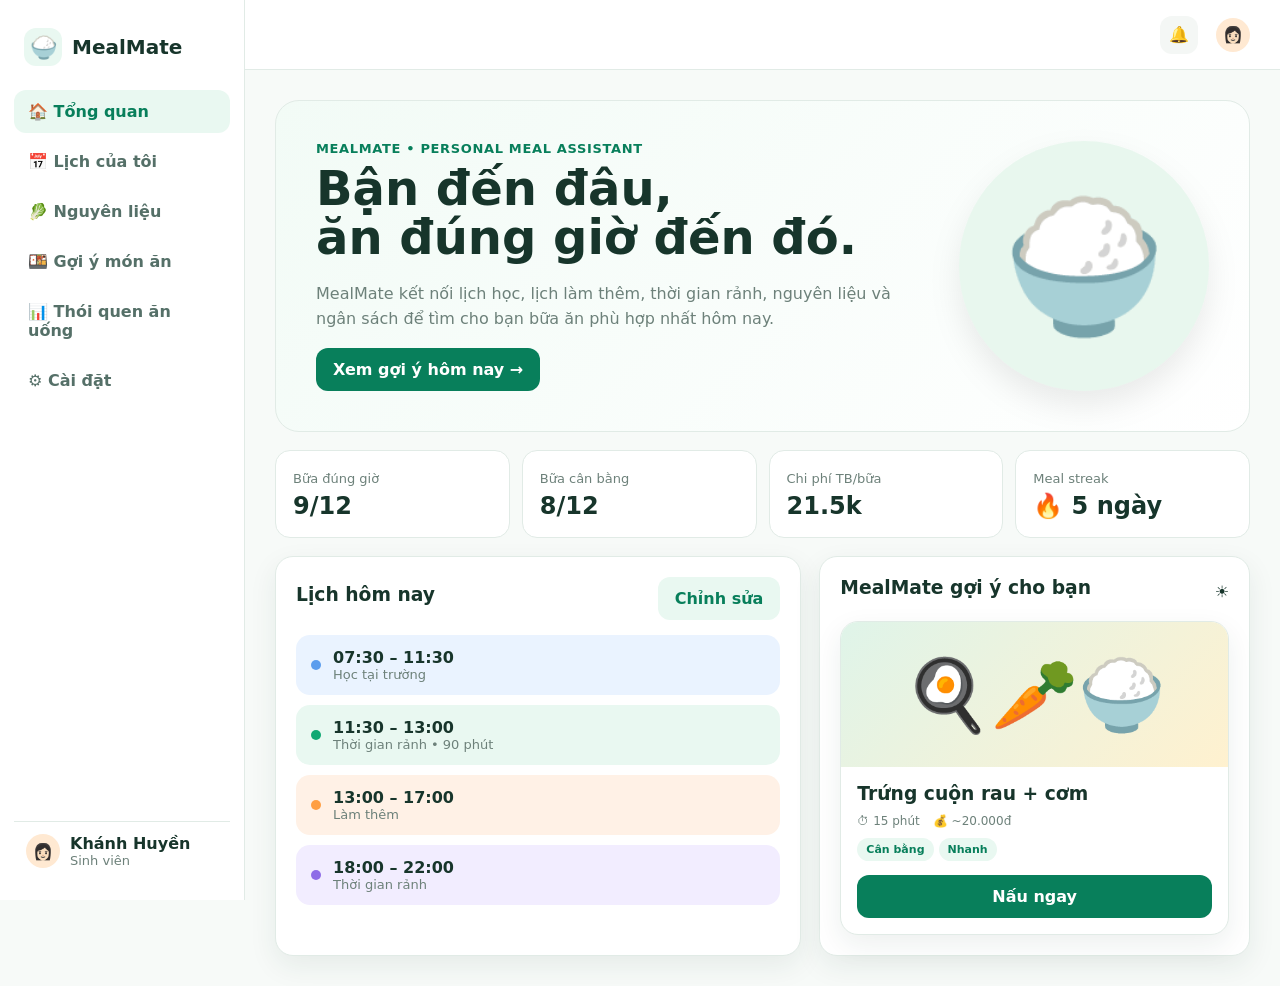
==== index.html @ 7fa18a63 "Add files via upload" ====
<!DOCTYPE html>
<html lang="vi">
<head>
<meta charset="UTF-8">
<meta name="viewport" content="width=device-width, initial-scale=1.0">
<title>MealMate — Bận đến đâu, ăn đúng giờ đến đó</title>
<style>
:root{
  --green:#087f5b; --green2:#10a873; --mint:#e9f8f1; --bg:#f7faf8;
  --text:#17352b; --muted:#6d817a; --border:#e1ebe6; --white:#fff;
  --yellow:#fff5d9; --orange:#ff9f43; --blue:#eaf3ff; --purple:#f2edff;
  --shadow:0 10px 28px rgba(20,70,55,.08);
}
*{box-sizing:border-box} body{margin:0;font-family:Inter,ui-sans-serif,system-ui,-apple-system,Segoe UI,Roboto,Arial,sans-serif;background:var(--bg);color:var(--text)}
button,input,select{font:inherit} button{cursor:pointer}
.app{min-height:100vh;display:flex}.sidebar{width:245px;background:#fff;border-right:1px solid var(--border);padding:20px 14px;position:fixed;inset:0 auto 0 0;z-index:10}
.brand{display:flex;align-items:center;gap:10px;font-weight:800;font-size:20px;padding:8px 10px 24px}.brand-icon{width:38px;height:38px;border-radius:12px;background:var(--mint);display:grid;place-items:center;font-size:22px}
.nav{display:grid;gap:7px}.nav button{border:0;background:transparent;text-align:left;padding:12px 14px;border-radius:12px;color:#557068;font-weight:650}.nav button:hover,.nav button.active{background:var(--mint);color:var(--green)}
.sidebar-bottom{position:absolute;bottom:20px;left:14px;right:14px}.mini-user{display:flex;gap:10px;align-items:center;padding:12px;border-top:1px solid var(--border)}.avatar{width:34px;height:34px;border-radius:50%;background:#ffe9d2;display:grid;place-items:center}
.main{margin-left:245px;width:calc(100% - 245px)}.topbar{height:70px;background:#fff;border-bottom:1px solid var(--border);display:flex;align-items:center;justify-content:flex-end;padding:0 30px;gap:18px}.icon-btn{border:0;background:#f4f7f5;width:38px;height:38px;border-radius:12px}.page{display:none;padding:30px;max-width:1250px;margin:auto}.page.active{display:block}.eyebrow{color:var(--green);font-weight:800;font-size:13px;text-transform:uppercase;letter-spacing:.05em}.title{font-size:30px;margin:5px 0 8px}.sub{color:var(--muted);margin-top:0}.grid{display:grid;gap:18px}.grid-2{grid-template-columns:1.1fr .9fr}.grid-3{grid-template-columns:repeat(3,1fr)}.card{background:#fff;border:1px solid var(--border);border-radius:18px;padding:20px;box-shadow:var(--shadow)}.card h3{margin:0 0 8px}.hero{background:linear-gradient(135deg,#f2fbf6,#fff);border:1px solid var(--border);border-radius:24px;padding:40px;display:flex;justify-content:space-between;align-items:center;overflow:hidden}.hero h1{font-size:48px;line-height:1.03;max-width:650px;margin:8px 0 18px}.hero p{color:var(--muted);max-width:620px;font-size:16px;line-height:1.6}.mascot{font-size:130px;filter:drop-shadow(0 15px 15px rgba(0,0,0,.08));background:#e8f7ee;border-radius:50%;width:250px;height:250px;display:grid;place-items:center}.btn{border:0;border-radius:12px;padding:12px 17px;font-weight:750}.btn-primary{background:var(--green);color:#fff}.btn-light{background:var(--mint);color:var(--green)}.btn-outline{background:#fff;border:1px solid var(--border);color:var(--text)}.stats{display:grid;grid-template-columns:repeat(4,1fr);gap:12px;margin-top:18px}.stat{background:#fff;border:1px solid var(--border);border-radius:15px;padding:17px}.stat b{display:block;font-size:24px;margin-top:5px}.muted{color:var(--muted);font-size:13px}.schedule{display:grid;gap:10px}.event{padding:13px 15px;border-radius:14px;display:flex;gap:12px;align-items:center}.event .dot{width:10px;height:10px;border-radius:50%}.event.blue{background:var(--blue)}.event.green{background:#e9f8f1}.event.orange{background:#fff1e6}.event.purple{background:var(--purple)}.meal{overflow:hidden;padding:0}.meal-img{height:145px;background:linear-gradient(135deg,#dff4e9,#fff1cf);display:grid;place-items:center;font-size:70px}.meal-body{padding:16px}.tag{display:inline-block;background:var(--mint);color:var(--green);padding:5px 9px;border-radius:999px;font-size:11px;font-weight:750;margin-right:5px}.meal-meta{display:flex;gap:13px;color:var(--muted);font-size:12px;margin:10px 0}.section-head{display:flex;justify-content:space-between;align-items:center;margin-bottom:15px}.ingredient-list{display:grid;grid-template-columns:repeat(2,1fr);gap:10px}.ingredient{border:1px solid var(--border);padding:11px;border-radius:12px;display:flex;justify-content:space-between;align-items:center}.ingredient.selected{background:var(--mint);border-color:#bfe9d8}.check{color:var(--green);font-weight:900}.filters{display:flex;gap:9px;flex-wrap:wrap;margin:15px 0}.filter{border:1px solid var(--border);background:#fff;border-radius:999px;padding:8px 13px}.filter.active{background:var(--green);color:#fff;border-color:var(--green)}.recipe{display:grid;grid-template-columns:1.05fr .95fr;gap:22px}.recipe-photo{min-height:390px;border-radius:20px;background:linear-gradient(135deg,#e0f4e9,#fff1d5);display:grid;place-items:center;font-size:150px}.recipe-side ul{line-height:2;color:#536a62;padding-left:20px}.reminder{display:flex;justify-content:space-between;gap:20px;align-items:center;background:linear-gradient(135deg,#fff8e6,#fff);border:1px solid #f2e4bd;border-radius:18px;padding:24px}.chart{height:190px;display:flex;align-items:flex-end;gap:13px;padding:20px 8px 5px}.bar-wrap{flex:1;text-align:center;color:var(--muted);font-size:11px}.bar{height:var(--h);background:#bde6d4;border-radius:8px 8px 2px 2px;max-width:32px;margin:auto}.bar:nth-child(1){background:#dcefe8}.profile-grid{display:grid;grid-template-columns:1fr 1fr;gap:18px}.price{border:2px solid var(--green);background:#f1fbf6}.price .price-num{font-size:34px;font-weight:850}.input{width:100%;border:1px solid var(--border);border-radius:12px;padding:12px;background:#fff;outline:none}.input:focus{border-color:var(--green)}.form-row{display:grid;grid-template-columns:1fr 1fr;gap:12px;margin:12px 0}.toast{position:fixed;right:25px;bottom:25px;background:#17352b;color:#fff;padding:13px 17px;border-radius:12px;display:none;z-index:50}.modal{position:fixed;inset:0;background:rgba(15,40,30,.35);display:none;place-items:center;z-index:40}.modal.show{display:grid}.modal-box{width:min(520px,92vw);background:#fff;border-radius:20px;padding:25px;box-shadow:0 30px 70px rgba(0,0,0,.2)}.close{float:right;border:0;background:#f2f5f3;border-radius:10px;width:34px;height:34px}
@media(max-width:900px){.sidebar{width:76px}.brand span,.nav button span,.sidebar-bottom{display:none}.nav button{text-align:center}.main{margin-left:76px;width:calc(100% - 76px)}.grid-2,.recipe,.profile-grid{grid-template-columns:1fr}.grid-3{grid-template-columns:1fr 1fr}.stats{grid-template-columns:1fr 1fr}.hero{padding:28px}.hero h1{font-size:36px}.mascot{width:170px;height:170px;font-size:90px}}
@media(max-width:600px){.page{padding:18px}.grid-3{grid-template-columns:1fr}.hero{display:block}.hero h1{font-size:32px}.mascot{margin:20px auto 0}.topbar{padding:0 15px}.ingredient-list{grid-template-columns:1fr}}
</style>
</head>
<body>
<div class="app">
<aside class="sidebar">
  <div class="brand"><div class="brand-icon">🍚</div><span>MealMate</span></div>
  <nav class="nav">
    <button class="active" data-page="dashboard">🏠 <span>Tổng quan</span></button>
    <button data-page="schedule">📅 <span>Lịch của tôi</span></button>
    <button data-page="ingredients">🥬 <span>Nguyên liệu</span></button>
    <button data-page="suggestions">🍱 <span>Gợi ý món ăn</span></button>
    <button data-page="tracking">📊 <span>Thói quen ăn uống</span></button>
    <button data-page="settings">⚙️ <span>Cài đặt</span></button>
  </nav>
  <div class="sidebar-bottom">
    <div class="mini-user"><div class="avatar">👩🏻</div><div><b>Khánh Huyền</b><div class="muted">Sinh viên</div></div></div>
  </div>
</aside>

<main class="main">
<header class="topbar">
  <button class="icon-btn" onclick="showToast('Bạn không có thông báo mới 🔔')">🔔</button>
  <div class="avatar">👩🏻</div>
</header>

<!-- DASHBOARD -->
<section id="dashboard" class="page active">
  <div class="hero">
    <div>
      <div class="eyebrow">MealMate • Personal Meal Assistant</div>
      <h1>Bận đến đâu,<br>ăn đúng giờ đến đó.</h1>
      <p>MealMate kết nối lịch học, lịch làm thêm, thời gian rảnh, nguyên liệu và ngân sách để tìm cho bạn bữa ăn phù hợp nhất hôm nay.</p>
      <button class="btn btn-primary" onclick="go('suggestions')">Xem gợi ý hôm nay →</button>
    </div>
    <div class="mascot">🍚</div>
  </div>

  <div class="stats">
    <div class="stat"><span class="muted">Bữa đúng giờ</span><b>9/12</b></div>
    <div class="stat"><span class="muted">Bữa cân bằng</span><b>8/12</b></div>
    <div class="stat"><span class="muted">Chi phí TB/bữa</span><b>21.5k</b></div>
    <div class="stat"><span class="muted">Meal streak</span><b>🔥 5 ngày</b></div>
  </div>

  <div class="grid grid-2" style="margin-top:18px">
    <div class="card">
      <div class="section-head"><h3>Lịch hôm nay</h3><button class="btn btn-light" onclick="go('schedule')">Chỉnh sửa</button></div>
      <div class="schedule">
        <div class="event blue"><span class="dot" style="background:#5c9ded"></span><div><b>07:30 – 11:30</b><div class="muted">Học tại trường</div></div></div>
        <div class="event green"><span class="dot" style="background:#10a873"></span><div><b>11:30 – 13:00</b><div class="muted">Thời gian rảnh • 90 phút</div></div></div>
        <div class="event orange"><span class="dot" style="background:#ff9f43"></span><div><b>13:00 – 17:00</b><div class="muted">Làm thêm</div></div></div>
        <div class="event purple"><span class="dot" style="background:#8e6ce7"></span><div><b>18:00 – 22:00</b><div class="muted">Thời gian rảnh</div></div></div>
      </div>
    </div>
    <div class="card">
      <div class="section-head"><h3>MealMate gợi ý cho bạn</h3><span>☀️</span></div>
      <div class="meal card">
        <div class="meal-img">🍳🥕🍚</div>
        <div class="meal-body">
          <h3>Trứng cuộn rau + cơm</h3>
          <div class="meal-meta"><span>⏱ 15 phút</span><span>💰 ~20.000đ</span></div>
          <span class="tag">Cân bằng</span><span class="tag">Nhanh</span>
          <button class="btn btn-primary" style="width:100%;margin-top:14px" onclick="openRecipe('Trứng cuộn rau + cơm')">Nấu ngay</button>
        </div>
      </div>
    </div>
  </div>
</section>

<!-- SCHEDULE -->
<section id="schedule" class="page">
  <div class="eyebrow">My Schedule</div><h1 class="title">Lịch của tôi</h1><p class="sub">MealMate dùng lịch của bạn để biết lúc nào nên gợi ý món nhanh.</p>
  <div class="grid grid-2">
    <div class="card">
      <div class="section-head"><h3>Thứ 2 • 21/09</h3><button class="btn btn-primary" onclick="addEvent()">+ Thêm lịch</button></div>
      <div class="schedule">
        <div class="event blue"><span class="dot" style="background:#5c9ded"></span><div><b>07:30 – 11:30</b><div class="muted">Học tại trường</div></div></div>
        <div class="event green"><span class="dot" style="background:#10a873"></span><div><b>11:30 – 13:00</b><div class="muted">Thời gian rảnh</div></div></div>
        <div class="event orange"><span class="dot" style="background:#ff9f43"></span><div><b>13:00 – 17:00</b><div class="muted">Làm thêm</div></div></div>
        <div class="event purple"><span class="dot" style="background:#8e6ce7"></span><div><b>18:00 – 22:00</b><div class="muted">Thời gian rảnh</div></div></div>
      </div>
    </div>
    <div class="card">
      <h3>Mức độ bận hôm nay</h3>
      <div style="font-size:38px;margin:18px 0">🔴</div>
      <h2>Very Busy</h2>
      <p class="sub">Bạn chỉ có khoảng <b>90 phút</b> cho bữa trưa. MealMate sẽ ưu tiên món ≤ 20 phút.</p>
      <button class="btn btn-light" onclick="go('suggestions')">Xem món phù hợp →</button>
    </div>
  </div>
</section>

<!-- INGREDIENTS -->
<section id="ingredients" class="page">
  <div class="eyebrow">My Ingredients</div><h1 class="title">Nguyên liệu của tôi</h1><p class="sub">Cho MealMate biết những gì đang có trong phòng trọ.</p>
  <div class="grid grid-2">
    <div class="card">
      <input id="ingredientSearch" class="input" placeholder="🔎 Tìm nguyên liệu..." oninput="filterIngredients()">
      <div style="margin-top:18px"><h3>Protein</h3><div class="ingredient-list" id="ingredientBox">
        <div class="ingredient selected" data-name="Trứng">🥚 Trứng <span class="check">✓</span></div>
        <div class="ingredient selected" data-name="Thịt gà">🍗 Thịt gà <span class="check">✓</span></div>
        <div class="ingredient" data-name="Đậu phụ">🥢 Đậu phụ <span></span></div>
        <div class="ingredient" data-name="Thịt bò">🥩 Thịt bò <span></span></div>
        <div class="ingredient selected" data-name="Cà rốt">🥕 Cà rốt <span class="check">✓</span></div>
        <div class="ingredient selected" data-name="Bắp cải">🥬 Bắp cải <span class="check">✓</span></div>
        <div class="ingredient" data-name="Rau muống">🥬 Rau muống <span></span></div>
        <div class="ingredient" data-name="Bông cải xanh">🥦 Bông cải xanh <span></span></div>
        <div class="ingredient selected" data-name="Gạo">🍚 Gạo <span class="check">✓</span></div>
        <div class="ingredient selected" data-name="Dầu ăn">🫗 Dầu ăn <span class="check">✓</span></div>
      </div></div>
      <button class="btn btn-primary" style="margin-top:18px" onclick="showToast('Đã cập nhật nguyên liệu ✓')">Lưu nguyên liệu</button>
    </div>
    <div class="card">
      <h3>Nguyên liệu hiện có</h3><p class="sub">6 loại</p>
      <div id="selectedList"></div>
      <button class="btn btn-light" style="margin-top:10px" onclick="go('suggestions')">Tìm món từ nguyên liệu này →</button>
    </div>
  </div>
</section>

<!-- SUGGESTIONS -->
<section id="suggestions" class="page">
  <div class="eyebrow">Personalized for you</div><h1 class="title">Gợi ý món ăn</h1><p class="sub">Dựa trên lịch hôm nay, nguyên liệu hiện có và ngân sách của bạn.</p>
  <div class="filters">
    <button class="filter active" onclick="setFilter(this)">20 phút</button>
    <button class="filter" onclick="setFilter(this)">10 phút</button>
    <button class="filter" onclick="setFilter(this)">30+ phút</button>
    <button class="filter active" onclick="setFilter(this)">Tất cả</button>
    <button class="filter" onclick="setFilter(this)">&lt; 20k</button>
    <button class="filter" onclick="setFilter(this)">20k–40k</button>
  </div>
  <div class="grid grid-3">
    <div class="meal card"><div class="meal-img">🍗🥕🍚</div><div class="meal-body"><h3>Cơm gà xào rau củ</h3><div class="meal-meta"><span>⏱ 20 phút</span><span>💰 25.000đ</span></div><span class="tag">Healthy</span><span class="tag">Đủ rau</span><button class="btn btn-primary" style="width:100%;margin-top:14px" onclick="openRecipe('Cơm gà xào rau củ')">Xem chi tiết</button></div></div>
    <div class="meal card"><div class="meal-img">🍳🥕🍚</div><div class="meal-body"><h3>Trứng cuộn rau + cơm</h3><div class="meal-meta"><span>⏱ 15 phút</span><span>💰 20.000đ</span></div><span class="tag">Cân bằng</span><span class="tag">Nhanh</span><button class="btn btn-primary" style="width:100%;margin-top:14px" onclick="openRecipe('Trứng cuộn rau + cơm')">Xem chi tiết</button></div></div>
    <div class="meal card"><div class="meal-img">🥬🍅🍖</div><div class="meal-body"><h3>Canh trứng cà chua + cơm</h3><div class="meal-meta"><span>⏱ 10 phút</span><span>💰 12.000đ</span></div><span class="tag">Thanh đạm</span><span class="tag">Nhanh</span><button class="btn btn-primary" style="width:100%;margin-top:14px" onclick="openRecipe('Canh trứng cà chua + cơm')">Xem chi tiết</button></div></div>
  </div>
</section>

<!-- TRACKING -->
<section id="tracking" class="page">
  <div class="eyebrow">My Eating</div><h1 class="title">Theo dõi thói quen ăn uống</h1><p class="sub">Theo dõi để cải thiện từng chút một, không áp lực.</p>
  <div class="stats">
    <div class="stat"><span class="muted">Bữa cân bằng</span><b>8/12</b></div>
    <div class="stat"><span class="muted">Ăn đúng giờ</span><b>9/12</b></div>
    <div class="stat"><span class="muted">Đồ ăn nhanh</span><b>3/12</b></div>
    <div class="stat"><span class="muted">Chi phí TB/bữa</span><b>21.500đ</b></div>
  </div>
  <div class="grid grid-2" style="margin-top:18px">
    <div class="card"><div class="section-head"><h3>Tuần này</h3><span class="muted">15/09 – 21/09</span></div><div class="chart">
      <div class="bar-wrap"><div class="bar" style="--h:75px"></div>T2</div><div class="bar-wrap"><div class="bar" style="--h:120px"></div>T3</div><div class="bar-wrap"><div class="bar" style="--h:95px"></div>T4</div><div class="bar-wrap"><div class="bar" style="--h:145px"></div>T5</div><div class="bar-wrap"><div class="bar" style="--h:115px"></div>T6</div><div class="bar-wrap"><div class="bar" style="--h:80px"></div>T7</div><div class="bar-wrap"><div class="bar" style="--h:130px"></div>CN</div>
    </div></div>
    <div class="card">
      <h3>🔥 Meal Streak</h3><div style="font-size:48px;margin:12px 0">5 ngày</div><p class="sub">Cố lên! Bạn đang tạo được thói quen ăn uống đều đặn.</p>
      <button class="btn btn-primary" onclick="showToast('Tuyệt vời! Hôm nay bạn đã ăn đúng giờ 🎉')">Check-in bữa hôm nay</button>
    </div>
  </div>
</section>

<!-- SETTINGS / BUSINESS -->
<section id="settings" class="page">
  <div class="eyebrow">Profile & MealMate Plus</div><h1 class="title">Cá nhân hóa</h1><p class="sub">Thiết lập ngân sách và ưu tiên để MealMate hiểu bạn hơn.</p>
  <div class="profile-grid">
    <div class="card">
      <h3>Thông tin của bạn</h3>
      <div class="form-row"><div><label class="muted">Tên</label><input class="input" value="Khánh Huyền"></div><div><label class="muted">Ngân sách/ngày</label><input class="input" value="70.000đ"></div></div>
      <h3 style="margin-top:20px">Ưu tiên</h3>
      <div class="filters"><button class="filter active">💰 Tiết kiệm</button><button class="filter active">⚡ Nhanh</button><button class="filter">🥗 Healthy</button><button class="filter">🍳 Dễ nấu</button></div>
      <button class="btn btn-primary" onclick="showToast('Đã lưu cài đặt ✓')">Lưu thay đổi</button>
    </div>
    <div class="card price">
      <div class="tag">MEALMATE PLUS</div><h2>Ăn uống thông minh hơn</h2><div class="price-num">19.000đ <small>/ tháng</small></div>
      <p class="sub">Mở khóa các tính năng nâng cao.</p>
      <ul style="line-height:2;color:#536a62"><li>Gợi ý món không giới hạn</li><li>Lên kế hoạch bữa ăn theo tuần</li><li>Danh sách mua sắm tự động</li><li>Theo dõi dinh dưỡng chi tiết</li><li>Trợ lý AI MealMate</li></ul>
      <button class="btn btn-primary" style="width:100%" onclick="showToast('Đây là prototype — chức năng thanh toán chưa kết nối.')">Nâng cấp ngay</button>
    </div>
  </div>
  <div class="card" style="margin-top:18px">
    <h3>💼 Mô hình duy trì MealMate</h3>
    <div class="grid grid-3" style="margin-top:15px">
      <div><b>Premium</b><p class="muted">19k/tháng cho tính năng nâng cao.</p></div>
      <div><b>Affiliate</b><p class="muted">Hoa hồng từ đơn mua nguyên liệu qua đối tác.</p></div>
      <div><b>Sponsored</b><p class="muted">Nội dung tài trợ từ thương hiệu thực phẩm, có gắn nhãn rõ ràng.</p></div>
    </div>
  </div>
</section>

</main>
</div>

<div class="modal" id="recipeModal"><div class="modal-box">
<button class="close" onclick="closeModal()">×</button><div class="eyebrow">MEALMATE RECIPE</div><h2 id="recipeTitle">Trứng cuộn rau + cơm</h2>
<div class="recipe" style="margin-top:18px"><div class="recipe-photo">🍳🥕</div><div class="recipe-side"><h3>Nguyên liệu</h3><ul><li>3 quả trứng</li><li>1 củ cà rốt</li><li>1 nắm cải bó xôi</li><li>2 bát cơm</li><li>1 thìa dầu ăn</li></ul><h3>Cách làm</h3><ol><li>Sơ chế và thái nhỏ rau.</li><li>Đánh trứng, cho rau vào.</li><li>Phi thơm, cho rau vào xào.</li><li>Đổ trứng, cuộn lại.</li><li>Dọn ra đĩa và ăn kèm cơm.</li></ol><button class="btn btn-primary" style="width:100%" onclick="closeModal();showToast('⏰ Đã đặt nhắc nhở chuẩn bị món!')">Bắt đầu nấu</button></div></div>
</div></div>
<div class="toast" id="toast"></div>

<script>
const pages=[...document.querySelectorAll('.page')];
function go(id){pages.forEach(p=>p.classList.toggle('active',p.id===id));document.querySelectorAll('.nav button').forEach(b=>b.classList.toggle('active',b.dataset.page===id));window.scrollTo({top:0,behavior:'smooth'});}
document.querySelectorAll('.nav button').forEach(b=>b.addEventListener('click',()=>go(b.dataset.page)));
function showToast(msg){const t=document.getElementById('toast');t.textContent=msg;t.style.display='block';clearTimeout(window.toastTimer);window.toastTimer=setTimeout(()=>t.style.display='none',2800)}
function openRecipe(name){document.getElementById('recipeTitle').textContent=name;document.getElementById('recipeModal').classList.add('show')}
function closeModal(){document.getElementById('recipeModal').classList.remove('show')}
function setFilter(el){el.parentElement.querySelectorAll('.filter').forEach(x=>x.classList.remove('active'));el.classList.add('active')}
function addEvent(){showToast('Prototype: mở form thêm lịch học/làm thêm')}
function filterIngredients(){const q=document.getElementById('ingredientSearch').value.toLowerCase();document.querySelectorAll('#ingredientBox .ingredient').forEach(x=>x.style.display=x.dataset.name.toLowerCase().includes(q)?'flex':'none')}
function refreshSelected(){const box=document.getElementById('selectedList');box.innerHTML='';document.querySelectorAll('#ingredientBox .ingredient.selected').forEach(x=>{const d=document.createElement('div');d.className='ingredient';d.innerHTML=x.textContent.replace('✓','')+'<span class="check">✓</span>';box.appendChild(d)})}
document.querySelectorAll('#ingredientBox .ingredient').forEach(x=>x.addEventListener('click',()=>{x.classList.toggle('selected');x.querySelector('.check').textContent=x.classList.contains('selected')?'✓':'';refreshSelected()}));
refreshSelected();
window.addEventListener('click',e=>{if(e.target===document.getElementById('recipeModal'))closeModal()});
</script>
</body>
</html>
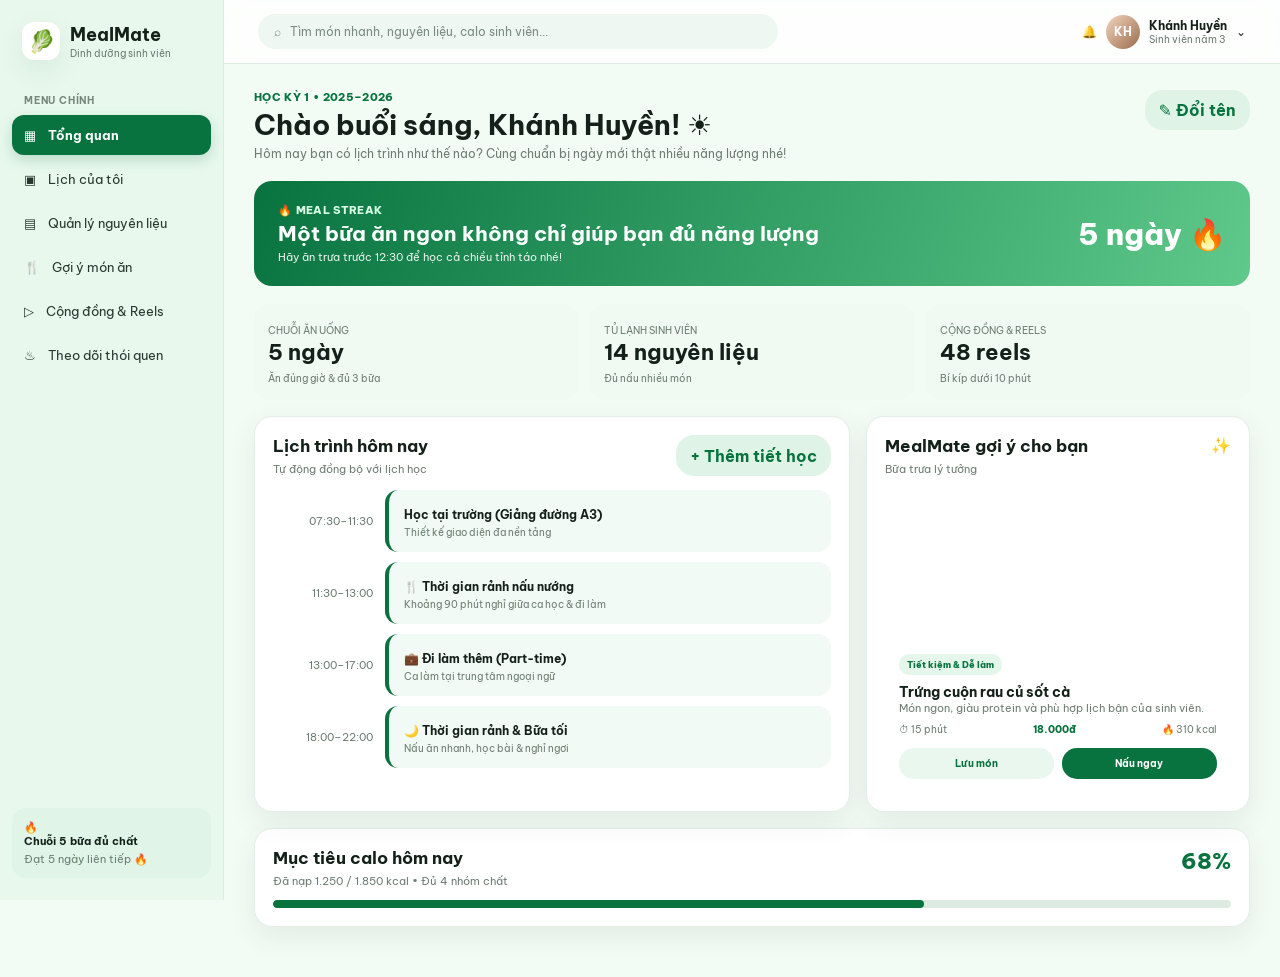
==== commit 6f4d24ab: "Add files via upload" ====
--- a/index.html
+++ b/index.html
@@ -1,234 +1,17 @@
 <!DOCTYPE html>
 <html lang="vi">
 <head>
-<meta charset="UTF-8">
-<meta name="viewport" content="width=device-width, initial-scale=1.0">
-<title>MealMate — Bận đến đâu, ăn đúng giờ đến đó</title>
-<style>
-:root{
-  --green:#087f5b; --green2:#10a873; --mint:#e9f8f1; --bg:#f7faf8;
-  --text:#17352b; --muted:#6d817a; --border:#e1ebe6; --white:#fff;
-  --yellow:#fff5d9; --orange:#ff9f43; --blue:#eaf3ff; --purple:#f2edff;
-  --shadow:0 10px 28px rgba(20,70,55,.08);
-}
-*{box-sizing:border-box} body{margin:0;font-family:Inter,ui-sans-serif,system-ui,-apple-system,Segoe UI,Roboto,Arial,sans-serif;background:var(--bg);color:var(--text)}
-button,input,select{font:inherit} button{cursor:pointer}
-.app{min-height:100vh;display:flex}.sidebar{width:245px;background:#fff;border-right:1px solid var(--border);padding:20px 14px;position:fixed;inset:0 auto 0 0;z-index:10}
-.brand{display:flex;align-items:center;gap:10px;font-weight:800;font-size:20px;padding:8px 10px 24px}.brand-icon{width:38px;height:38px;border-radius:12px;background:var(--mint);display:grid;place-items:center;font-size:22px}
-.nav{display:grid;gap:7px}.nav button{border:0;background:transparent;text-align:left;padding:12px 14px;border-radius:12px;color:#557068;font-weight:650}.nav button:hover,.nav button.active{background:var(--mint);color:var(--green)}
-.sidebar-bottom{position:absolute;bottom:20px;left:14px;right:14px}.mini-user{display:flex;gap:10px;align-items:center;padding:12px;border-top:1px solid var(--border)}.avatar{width:34px;height:34px;border-radius:50%;background:#ffe9d2;display:grid;place-items:center}
-.main{margin-left:245px;width:calc(100% - 245px)}.topbar{height:70px;background:#fff;border-bottom:1px solid var(--border);display:flex;align-items:center;justify-content:flex-end;padding:0 30px;gap:18px}.icon-btn{border:0;background:#f4f7f5;width:38px;height:38px;border-radius:12px}.page{display:none;padding:30px;max-width:1250px;margin:auto}.page.active{display:block}.eyebrow{color:var(--green);font-weight:800;font-size:13px;text-transform:uppercase;letter-spacing:.05em}.title{font-size:30px;margin:5px 0 8px}.sub{color:var(--muted);margin-top:0}.grid{display:grid;gap:18px}.grid-2{grid-template-columns:1.1fr .9fr}.grid-3{grid-template-columns:repeat(3,1fr)}.card{background:#fff;border:1px solid var(--border);border-radius:18px;padding:20px;box-shadow:var(--shadow)}.card h3{margin:0 0 8px}.hero{background:linear-gradient(135deg,#f2fbf6,#fff);border:1px solid var(--border);border-radius:24px;padding:40px;display:flex;justify-content:space-between;align-items:center;overflow:hidden}.hero h1{font-size:48px;line-height:1.03;max-width:650px;margin:8px 0 18px}.hero p{color:var(--muted);max-width:620px;font-size:16px;line-height:1.6}.mascot{font-size:130px;filter:drop-shadow(0 15px 15px rgba(0,0,0,.08));background:#e8f7ee;border-radius:50%;width:250px;height:250px;display:grid;place-items:center}.btn{border:0;border-radius:12px;padding:12px 17px;font-weight:750}.btn-primary{background:var(--green);color:#fff}.btn-light{background:var(--mint);color:var(--green)}.btn-outline{background:#fff;border:1px solid var(--border);color:var(--text)}.stats{display:grid;grid-template-columns:repeat(4,1fr);gap:12px;margin-top:18px}.stat{background:#fff;border:1px solid var(--border);border-radius:15px;padding:17px}.stat b{display:block;font-size:24px;margin-top:5px}.muted{color:var(--muted);font-size:13px}.schedule{display:grid;gap:10px}.event{padding:13px 15px;border-radius:14px;display:flex;gap:12px;align-items:center}.event .dot{width:10px;height:10px;border-radius:50%}.event.blue{background:var(--blue)}.event.green{background:#e9f8f1}.event.orange{background:#fff1e6}.event.purple{background:var(--purple)}.meal{overflow:hidden;padding:0}.meal-img{height:145px;background:linear-gradient(135deg,#dff4e9,#fff1cf);display:grid;place-items:center;font-size:70px}.meal-body{padding:16px}.tag{display:inline-block;background:var(--mint);color:var(--green);padding:5px 9px;border-radius:999px;font-size:11px;font-weight:750;margin-right:5px}.meal-meta{display:flex;gap:13px;color:var(--muted);font-size:12px;margin:10px 0}.section-head{display:flex;justify-content:space-between;align-items:center;margin-bottom:15px}.ingredient-list{display:grid;grid-template-columns:repeat(2,1fr);gap:10px}.ingredient{border:1px solid var(--border);padding:11px;border-radius:12px;display:flex;justify-content:space-between;align-items:center}.ingredient.selected{background:var(--mint);border-color:#bfe9d8}.check{color:var(--green);font-weight:900}.filters{display:flex;gap:9px;flex-wrap:wrap;margin:15px 0}.filter{border:1px solid var(--border);background:#fff;border-radius:999px;padding:8px 13px}.filter.active{background:var(--green);color:#fff;border-color:var(--green)}.recipe{display:grid;grid-template-columns:1.05fr .95fr;gap:22px}.recipe-photo{min-height:390px;border-radius:20px;background:linear-gradient(135deg,#e0f4e9,#fff1d5);display:grid;place-items:center;font-size:150px}.recipe-side ul{line-height:2;color:#536a62;padding-left:20px}.reminder{display:flex;justify-content:space-between;gap:20px;align-items:center;background:linear-gradient(135deg,#fff8e6,#fff);border:1px solid #f2e4bd;border-radius:18px;padding:24px}.chart{height:190px;display:flex;align-items:flex-end;gap:13px;padding:20px 8px 5px}.bar-wrap{flex:1;text-align:center;color:var(--muted);font-size:11px}.bar{height:var(--h);background:#bde6d4;border-radius:8px 8px 2px 2px;max-width:32px;margin:auto}.bar:nth-child(1){background:#dcefe8}.profile-grid{display:grid;grid-template-columns:1fr 1fr;gap:18px}.price{border:2px solid var(--green);background:#f1fbf6}.price .price-num{font-size:34px;font-weight:850}.input{width:100%;border:1px solid var(--border);border-radius:12px;padding:12px;background:#fff;outline:none}.input:focus{border-color:var(--green)}.form-row{display:grid;grid-template-columns:1fr 1fr;gap:12px;margin:12px 0}.toast{position:fixed;right:25px;bottom:25px;background:#17352b;color:#fff;padding:13px 17px;border-radius:12px;display:none;z-index:50}.modal{position:fixed;inset:0;background:rgba(15,40,30,.35);display:none;place-items:center;z-index:40}.modal.show{display:grid}.modal-box{width:min(520px,92vw);background:#fff;border-radius:20px;padding:25px;box-shadow:0 30px 70px rgba(0,0,0,.2)}.close{float:right;border:0;background:#f2f5f3;border-radius:10px;width:34px;height:34px}
-@media(max-width:900px){.sidebar{width:76px}.brand span,.nav button span,.sidebar-bottom{display:none}.nav button{text-align:center}.main{margin-left:76px;width:calc(100% - 76px)}.grid-2,.recipe,.profile-grid{grid-template-columns:1fr}.grid-3{grid-template-columns:1fr 1fr}.stats{grid-template-columns:1fr 1fr}.hero{padding:28px}.hero h1{font-size:36px}.mascot{width:170px;height:170px;font-size:90px}}
-@media(max-width:600px){.page{padding:18px}.grid-3{grid-template-columns:1fr}.hero{display:block}.hero h1{font-size:32px}.mascot{margin:20px auto 0}.topbar{padding:0 15px}.ingredient-list{grid-template-columns:1fr}}
-</style>
+  <meta charset="UTF-8" />
+  <meta name="viewport" content="width=device-width, initial-scale=1.0" />
+  <meta name="theme-color" content="#0a6b3c" />
+  <title>MealMate — Dinh dưỡng sinh viên</title>
+  <link rel="preconnect" href="https://fonts.googleapis.com">
+  <link rel="preconnect" href="https://fonts.gstatic.com" crossorigin>
+  <link href="https://fonts.googleapis.com/css2?family=Be+Vietnam+Pro:wght@400;500;600;700;800&display=swap" rel="stylesheet">
+  <link rel="stylesheet" href="style.css" />
 </head>
 <body>
-<div class="app">
-<aside class="sidebar">
-  <div class="brand"><div class="brand-icon">🍚</div><span>MealMate</span></div>
-  <nav class="nav">
-    <button class="active" data-page="dashboard">🏠 <span>Tổng quan</span></button>
-    <button data-page="schedule">📅 <span>Lịch của tôi</span></button>
-    <button data-page="ingredients">🥬 <span>Nguyên liệu</span></button>
-    <button data-page="suggestions">🍱 <span>Gợi ý món ăn</span></button>
-    <button data-page="tracking">📊 <span>Thói quen ăn uống</span></button>
-    <button data-page="settings">⚙️ <span>Cài đặt</span></button>
-  </nav>
-  <div class="sidebar-bottom">
-    <div class="mini-user"><div class="avatar">👩🏻</div><div><b>Khánh Huyền</b><div class="muted">Sinh viên</div></div></div>
-  </div>
-</aside>
-
-<main class="main">
-<header class="topbar">
-  <button class="icon-btn" onclick="showToast('Bạn không có thông báo mới 🔔')">🔔</button>
-  <div class="avatar">👩🏻</div>
-</header>
-
-<!-- DASHBOARD -->
-<section id="dashboard" class="page active">
-  <div class="hero">
-    <div>
-      <div class="eyebrow">MealMate • Personal Meal Assistant</div>
-      <h1>Bận đến đâu,<br>ăn đúng giờ đến đó.</h1>
-      <p>MealMate kết nối lịch học, lịch làm thêm, thời gian rảnh, nguyên liệu và ngân sách để tìm cho bạn bữa ăn phù hợp nhất hôm nay.</p>
-      <button class="btn btn-primary" onclick="go('suggestions')">Xem gợi ý hôm nay →</button>
-    </div>
-    <div class="mascot">🍚</div>
-  </div>
-
-  <div class="stats">
-    <div class="stat"><span class="muted">Bữa đúng giờ</span><b>9/12</b></div>
-    <div class="stat"><span class="muted">Bữa cân bằng</span><b>8/12</b></div>
-    <div class="stat"><span class="muted">Chi phí TB/bữa</span><b>21.5k</b></div>
-    <div class="stat"><span class="muted">Meal streak</span><b>🔥 5 ngày</b></div>
-  </div>
-
-  <div class="grid grid-2" style="margin-top:18px">
-    <div class="card">
-      <div class="section-head"><h3>Lịch hôm nay</h3><button class="btn btn-light" onclick="go('schedule')">Chỉnh sửa</button></div>
-      <div class="schedule">
-        <div class="event blue"><span class="dot" style="background:#5c9ded"></span><div><b>07:30 – 11:30</b><div class="muted">Học tại trường</div></div></div>
-        <div class="event green"><span class="dot" style="background:#10a873"></span><div><b>11:30 – 13:00</b><div class="muted">Thời gian rảnh • 90 phút</div></div></div>
-        <div class="event orange"><span class="dot" style="background:#ff9f43"></span><div><b>13:00 – 17:00</b><div class="muted">Làm thêm</div></div></div>
-        <div class="event purple"><span class="dot" style="background:#8e6ce7"></span><div><b>18:00 – 22:00</b><div class="muted">Thời gian rảnh</div></div></div>
-      </div>
-    </div>
-    <div class="card">
-      <div class="section-head"><h3>MealMate gợi ý cho bạn</h3><span>☀️</span></div>
-      <div class="meal card">
-        <div class="meal-img">🍳🥕🍚</div>
-        <div class="meal-body">
-          <h3>Trứng cuộn rau + cơm</h3>
-          <div class="meal-meta"><span>⏱ 15 phút</span><span>💰 ~20.000đ</span></div>
-          <span class="tag">Cân bằng</span><span class="tag">Nhanh</span>
-          <button class="btn btn-primary" style="width:100%;margin-top:14px" onclick="openRecipe('Trứng cuộn rau + cơm')">Nấu ngay</button>
-        </div>
-      </div>
-    </div>
-  </div>
-</section>
-
-<!-- SCHEDULE -->
-<section id="schedule" class="page">
-  <div class="eyebrow">My Schedule</div><h1 class="title">Lịch của tôi</h1><p class="sub">MealMate dùng lịch của bạn để biết lúc nào nên gợi ý món nhanh.</p>
-  <div class="grid grid-2">
-    <div class="card">
-      <div class="section-head"><h3>Thứ 2 • 21/09</h3><button class="btn btn-primary" onclick="addEvent()">+ Thêm lịch</button></div>
-      <div class="schedule">
-        <div class="event blue"><span class="dot" style="background:#5c9ded"></span><div><b>07:30 – 11:30</b><div class="muted">Học tại trường</div></div></div>
-        <div class="event green"><span class="dot" style="background:#10a873"></span><div><b>11:30 – 13:00</b><div class="muted">Thời gian rảnh</div></div></div>
-        <div class="event orange"><span class="dot" style="background:#ff9f43"></span><div><b>13:00 – 17:00</b><div class="muted">Làm thêm</div></div></div>
-        <div class="event purple"><span class="dot" style="background:#8e6ce7"></span><div><b>18:00 – 22:00</b><div class="muted">Thời gian rảnh</div></div></div>
-      </div>
-    </div>
-    <div class="card">
-      <h3>Mức độ bận hôm nay</h3>
-      <div style="font-size:38px;margin:18px 0">🔴</div>
-      <h2>Very Busy</h2>
-      <p class="sub">Bạn chỉ có khoảng <b>90 phút</b> cho bữa trưa. MealMate sẽ ưu tiên món ≤ 20 phút.</p>
-      <button class="btn btn-light" onclick="go('suggestions')">Xem món phù hợp →</button>
-    </div>
-  </div>
-</section>
-
-<!-- INGREDIENTS -->
-<section id="ingredients" class="page">
-  <div class="eyebrow">My Ingredients</div><h1 class="title">Nguyên liệu của tôi</h1><p class="sub">Cho MealMate biết những gì đang có trong phòng trọ.</p>
-  <div class="grid grid-2">
-    <div class="card">
-      <input id="ingredientSearch" class="input" placeholder="🔎 Tìm nguyên liệu..." oninput="filterIngredients()">
-      <div style="margin-top:18px"><h3>Protein</h3><div class="ingredient-list" id="ingredientBox">
-        <div class="ingredient selected" data-name="Trứng">🥚 Trứng <span class="check">✓</span></div>
-        <div class="ingredient selected" data-name="Thịt gà">🍗 Thịt gà <span class="check">✓</span></div>
-        <div class="ingredient" data-name="Đậu phụ">🥢 Đậu phụ <span></span></div>
-        <div class="ingredient" data-name="Thịt bò">🥩 Thịt bò <span></span></div>
-        <div class="ingredient selected" data-name="Cà rốt">🥕 Cà rốt <span class="check">✓</span></div>
-        <div class="ingredient selected" data-name="Bắp cải">🥬 Bắp cải <span class="check">✓</span></div>
-        <div class="ingredient" data-name="Rau muống">🥬 Rau muống <span></span></div>
-        <div class="ingredient" data-name="Bông cải xanh">🥦 Bông cải xanh <span></span></div>
-        <div class="ingredient selected" data-name="Gạo">🍚 Gạo <span class="check">✓</span></div>
-        <div class="ingredient selected" data-name="Dầu ăn">🫗 Dầu ăn <span class="check">✓</span></div>
-      </div></div>
-      <button class="btn btn-primary" style="margin-top:18px" onclick="showToast('Đã cập nhật nguyên liệu ✓')">Lưu nguyên liệu</button>
-    </div>
-    <div class="card">
-      <h3>Nguyên liệu hiện có</h3><p class="sub">6 loại</p>
-      <div id="selectedList"></div>
-      <button class="btn btn-light" style="margin-top:10px" onclick="go('suggestions')">Tìm món từ nguyên liệu này →</button>
-    </div>
-  </div>
-</section>
-
-<!-- SUGGESTIONS -->
-<section id="suggestions" class="page">
-  <div class="eyebrow">Personalized for you</div><h1 class="title">Gợi ý món ăn</h1><p class="sub">Dựa trên lịch hôm nay, nguyên liệu hiện có và ngân sách của bạn.</p>
-  <div class="filters">
-    <button class="filter active" onclick="setFilter(this)">20 phút</button>
-    <button class="filter" onclick="setFilter(this)">10 phút</button>
-    <button class="filter" onclick="setFilter(this)">30+ phút</button>
-    <button class="filter active" onclick="setFilter(this)">Tất cả</button>
-    <button class="filter" onclick="setFilter(this)">&lt; 20k</button>
-    <button class="filter" onclick="setFilter(this)">20k–40k</button>
-  </div>
-  <div class="grid grid-3">
-    <div class="meal card"><div class="meal-img">🍗🥕🍚</div><div class="meal-body"><h3>Cơm gà xào rau củ</h3><div class="meal-meta"><span>⏱ 20 phút</span><span>💰 25.000đ</span></div><span class="tag">Healthy</span><span class="tag">Đủ rau</span><button class="btn btn-primary" style="width:100%;margin-top:14px" onclick="openRecipe('Cơm gà xào rau củ')">Xem chi tiết</button></div></div>
-    <div class="meal card"><div class="meal-img">🍳🥕🍚</div><div class="meal-body"><h3>Trứng cuộn rau + cơm</h3><div class="meal-meta"><span>⏱ 15 phút</span><span>💰 20.000đ</span></div><span class="tag">Cân bằng</span><span class="tag">Nhanh</span><button class="btn btn-primary" style="width:100%;margin-top:14px" onclick="openRecipe('Trứng cuộn rau + cơm')">Xem chi tiết</button></div></div>
-    <div class="meal card"><div class="meal-img">🥬🍅🍖</div><div class="meal-body"><h3>Canh trứng cà chua + cơm</h3><div class="meal-meta"><span>⏱ 10 phút</span><span>💰 12.000đ</span></div><span class="tag">Thanh đạm</span><span class="tag">Nhanh</span><button class="btn btn-primary" style="width:100%;margin-top:14px" onclick="openRecipe('Canh trứng cà chua + cơm')">Xem chi tiết</button></div></div>
-  </div>
-</section>
-
-<!-- TRACKING -->
-<section id="tracking" class="page">
-  <div class="eyebrow">My Eating</div><h1 class="title">Theo dõi thói quen ăn uống</h1><p class="sub">Theo dõi để cải thiện từng chút một, không áp lực.</p>
-  <div class="stats">
-    <div class="stat"><span class="muted">Bữa cân bằng</span><b>8/12</b></div>
-    <div class="stat"><span class="muted">Ăn đúng giờ</span><b>9/12</b></div>
-    <div class="stat"><span class="muted">Đồ ăn nhanh</span><b>3/12</b></div>
-    <div class="stat"><span class="muted">Chi phí TB/bữa</span><b>21.500đ</b></div>
-  </div>
-  <div class="grid grid-2" style="margin-top:18px">
-    <div class="card"><div class="section-head"><h3>Tuần này</h3><span class="muted">15/09 – 21/09</span></div><div class="chart">
-      <div class="bar-wrap"><div class="bar" style="--h:75px"></div>T2</div><div class="bar-wrap"><div class="bar" style="--h:120px"></div>T3</div><div class="bar-wrap"><div class="bar" style="--h:95px"></div>T4</div><div class="bar-wrap"><div class="bar" style="--h:145px"></div>T5</div><div class="bar-wrap"><div class="bar" style="--h:115px"></div>T6</div><div class="bar-wrap"><div class="bar" style="--h:80px"></div>T7</div><div class="bar-wrap"><div class="bar" style="--h:130px"></div>CN</div>
-    </div></div>
-    <div class="card">
-      <h3>🔥 Meal Streak</h3><div style="font-size:48px;margin:12px 0">5 ngày</div><p class="sub">Cố lên! Bạn đang tạo được thói quen ăn uống đều đặn.</p>
-      <button class="btn btn-primary" onclick="showToast('Tuyệt vời! Hôm nay bạn đã ăn đúng giờ 🎉')">Check-in bữa hôm nay</button>
-    </div>
-  </div>
-</section>
-
-<!-- SETTINGS / BUSINESS -->
-<section id="settings" class="page">
-  <div class="eyebrow">Profile & MealMate Plus</div><h1 class="title">Cá nhân hóa</h1><p class="sub">Thiết lập ngân sách và ưu tiên để MealMate hiểu bạn hơn.</p>
-  <div class="profile-grid">
-    <div class="card">
-      <h3>Thông tin của bạn</h3>
-      <div class="form-row"><div><label class="muted">Tên</label><input class="input" value="Khánh Huyền"></div><div><label class="muted">Ngân sách/ngày</label><input class="input" value="70.000đ"></div></div>
-      <h3 style="margin-top:20px">Ưu tiên</h3>
-      <div class="filters"><button class="filter active">💰 Tiết kiệm</button><button class="filter active">⚡ Nhanh</button><button class="filter">🥗 Healthy</button><button class="filter">🍳 Dễ nấu</button></div>
-      <button class="btn btn-primary" onclick="showToast('Đã lưu cài đặt ✓')">Lưu thay đổi</button>
-    </div>
-    <div class="card price">
-      <div class="tag">MEALMATE PLUS</div><h2>Ăn uống thông minh hơn</h2><div class="price-num">19.000đ <small>/ tháng</small></div>
-      <p class="sub">Mở khóa các tính năng nâng cao.</p>
-      <ul style="line-height:2;color:#536a62"><li>Gợi ý món không giới hạn</li><li>Lên kế hoạch bữa ăn theo tuần</li><li>Danh sách mua sắm tự động</li><li>Theo dõi dinh dưỡng chi tiết</li><li>Trợ lý AI MealMate</li></ul>
-      <button class="btn btn-primary" style="width:100%" onclick="showToast('Đây là prototype — chức năng thanh toán chưa kết nối.')">Nâng cấp ngay</button>
-    </div>
-  </div>
-  <div class="card" style="margin-top:18px">
-    <h3>💼 Mô hình duy trì MealMate</h3>
-    <div class="grid grid-3" style="margin-top:15px">
-      <div><b>Premium</b><p class="muted">19k/tháng cho tính năng nâng cao.</p></div>
-      <div><b>Affiliate</b><p class="muted">Hoa hồng từ đơn mua nguyên liệu qua đối tác.</p></div>
-      <div><b>Sponsored</b><p class="muted">Nội dung tài trợ từ thương hiệu thực phẩm, có gắn nhãn rõ ràng.</p></div>
-    </div>
-  </div>
-</section>
-
-</main>
-</div>
-
-<div class="modal" id="recipeModal"><div class="modal-box">
-<button class="close" onclick="closeModal()">×</button><div class="eyebrow">MEALMATE RECIPE</div><h2 id="recipeTitle">Trứng cuộn rau + cơm</h2>
-<div class="recipe" style="margin-top:18px"><div class="recipe-photo">🍳🥕</div><div class="recipe-side"><h3>Nguyên liệu</h3><ul><li>3 quả trứng</li><li>1 củ cà rốt</li><li>1 nắm cải bó xôi</li><li>2 bát cơm</li><li>1 thìa dầu ăn</li></ul><h3>Cách làm</h3><ol><li>Sơ chế và thái nhỏ rau.</li><li>Đánh trứng, cho rau vào.</li><li>Phi thơm, cho rau vào xào.</li><li>Đổ trứng, cuộn lại.</li><li>Dọn ra đĩa và ăn kèm cơm.</li></ol><button class="btn btn-primary" style="width:100%" onclick="closeModal();showToast('⏰ Đã đặt nhắc nhở chuẩn bị món!')">Bắt đầu nấu</button></div></div>
-</div></div>
-<div class="toast" id="toast"></div>
-
-<script>
-const pages=[...document.querySelectorAll('.page')];
-function go(id){pages.forEach(p=>p.classList.toggle('active',p.id===id));document.querySelectorAll('.nav button').forEach(b=>b.classList.toggle('active',b.dataset.page===id));window.scrollTo({top:0,behavior:'smooth'});}
-document.querySelectorAll('.nav button').forEach(b=>b.addEventListener('click',()=>go(b.dataset.page)));
-function showToast(msg){const t=document.getElementById('toast');t.textContent=msg;t.style.display='block';clearTimeout(window.toastTimer);window.toastTimer=setTimeout(()=>t.style.display='none',2800)}
-function openRecipe(name){document.getElementById('recipeTitle').textContent=name;document.getElementById('recipeModal').classList.add('show')}
-function closeModal(){document.getElementById('recipeModal').classList.remove('show')}
-function setFilter(el){el.parentElement.querySelectorAll('.filter').forEach(x=>x.classList.remove('active'));el.classList.add('active')}
-function addEvent(){showToast('Prototype: mở form thêm lịch học/làm thêm')}
-function filterIngredients(){const q=document.getElementById('ingredientSearch').value.toLowerCase();document.querySelectorAll('#ingredientBox .ingredient').forEach(x=>x.style.display=x.dataset.name.toLowerCase().includes(q)?'flex':'none')}
-function refreshSelected(){const box=document.getElementById('selectedList');box.innerHTML='';document.querySelectorAll('#ingredientBox .ingredient.selected').forEach(x=>{const d=document.createElement('div');d.className='ingredient';d.innerHTML=x.textContent.replace('✓','')+'<span class="check">✓</span>';box.appendChild(d)})}
-document.querySelectorAll('#ingredientBox .ingredient').forEach(x=>x.addEventListener('click',()=>{x.classList.toggle('selected');x.querySelector('.check').textContent=x.classList.contains('selected')?'✓':'';refreshSelected()}));
-refreshSelected();
-window.addEventListener('click',e=>{if(e.target===document.getElementById('recipeModal'))closeModal()});
-</script>
+  <div id="app"></div>
+  <script src="script.js"></script>
 </body>
 </html>
--- a/style.css
+++ b/style.css
@@ -0,0 +1,25 @@
+:root{
+  --green:#08733f;--green-2:#0a8a4d;--green-3:#dff4e7;--mint:#effbf3;
+  --bg:#f3fbf5;--card:#fff;--text:#14211a;--muted:#6d7d73;--line:#dcece1;
+  --orange:#f59e0b;--red:#ef4444;--purple:#8b5cf6;--shadow:0 10px 28px rgba(20,70,40,.08);
+}
+*{box-sizing:border-box}html,body{margin:0;min-height:100%;font-family:"Be Vietnam Pro",system-ui,sans-serif;color:var(--text);background:var(--bg)}
+button,input,select{font:inherit}button{cursor:pointer;border:0}
+.app{display:flex;min-height:100vh}.sidebar{position:fixed;left:0;top:0;bottom:0;width:224px;background:#e8f8ed;border-right:1px solid #d7eee0;padding:22px 12px;z-index:20}
+.brand{display:flex;align-items:center;gap:10px;padding:0 10px 26px}.brand-logo{width:38px;height:38px;border-radius:12px;background:#fff;display:grid;place-items:center;box-shadow:var(--shadow);font-size:22px}.brand strong{font-size:18px}.brand span{display:block;font-size:10px;color:var(--muted);margin-top:1px}
+.nav-title{font-size:10px;color:#75877b;font-weight:700;letter-spacing:.08em;margin:8px 12px}.nav{display:grid;gap:4px}.nav button{display:flex;align-items:center;gap:12px;width:100%;padding:12px;border-radius:12px;background:transparent;color:#26382d;text-align:left;font-size:13px}.nav button:hover{background:#d9f1e1}.nav button.active{background:var(--green);color:#fff;font-weight:700;box-shadow:0 5px 14px rgba(8,115,63,.2)}
+.sidebar-streak{position:absolute;left:12px;right:12px;bottom:22px;background:#e0f4e7;border-radius:14px;padding:12px;font-size:11px}.sidebar-streak b{display:block;margin-bottom:4px}.sidebar-streak span{color:var(--muted)}
+.main{margin-left:224px;flex:1;min-width:0}.topbar{height:64px;background:rgba(255,255,255,.78);backdrop-filter:blur(10px);border-bottom:1px solid var(--line);display:flex;align-items:center;gap:20px;padding:0 34px;position:sticky;top:0;z-index:10}.search{max-width:520px;flex:1;background:#eef7f1;border-radius:22px;padding:10px 16px;color:#7c8c83;font-size:12px}.profile{margin-left:auto;display:flex;align-items:center;gap:9px;font-size:12px}.avatar{width:34px;height:34px;border-radius:50%;background:linear-gradient(135deg,#f2d4bf,#9b6d4c);display:grid;place-items:center;color:#fff;font-weight:700}.content{max-width:1180px;margin:auto;padding:26px 30px 50px}.page-head{display:flex;justify-content:space-between;align-items:flex-start;gap:20px;margin-bottom:20px}.eyebrow{font-size:11px;color:var(--green);font-weight:800;letter-spacing:.03em}.page-head h1{font-size:28px;line-height:1.15;margin:5px 0}.page-head p{margin:0;color:var(--muted);font-size:12px}.btn-primary{background:var(--green);color:#fff;padding:12px 17px;border-radius:22px;font-weight:700}.btn-soft{background:var(--green-3);color:var(--green);padding:10px 14px;border-radius:18px;font-weight:700}.grid{display:grid;gap:16px}.grid-2{grid-template-columns:1.55fr 1fr}.grid-3{grid-template-columns:repeat(3,1fr)}.card{background:var(--card);border:1px solid #e3eee7;border-radius:18px;box-shadow:var(--shadow);padding:18px}.card h2{font-size:17px;margin:0 0 5px}.card h3{font-size:14px;margin:0}.muted{color:var(--muted);font-size:11px}.stat-row{display:grid;grid-template-columns:repeat(3,1fr);gap:12px}.stat{background:#f0faf3;border-radius:14px;padding:14px}.stat b{font-size:22px;display:block}.stat span{font-size:10px;color:var(--muted)}
+.hero{background:linear-gradient(110deg,#08733f,#5ec98a);color:#fff;border-radius:18px;padding:22px 24px;display:flex;justify-content:space-between;align-items:center;gap:20px;margin-bottom:18px}.hero h2{font-size:21px;margin:3px 0}.hero p{font-size:11px;margin:0;opacity:.9}.hero .streak{font-size:30px;font-weight:800}
+.timeline{display:grid;gap:10px}.timeline-item{display:grid;grid-template-columns:100px 1fr;gap:12px;align-items:center}.timeline-time{font-size:11px;color:var(--muted);text-align:right}.timeline-body{padding:13px 15px;border-radius:13px;background:#f1faf4;border-left:4px solid var(--green)}.timeline-body b{font-size:12px}.timeline-body span{display:block;color:var(--muted);font-size:10px;margin-top:3px}
+.food-grid{display:grid;grid-template-columns:repeat(3,1fr);gap:16px}.food-img{height:150px;border-radius:14px;overflow:hidden;background-size:cover;background-position:center}.food-card{overflow:hidden;padding:0}.food-card .body{padding:14px}.tag{display:inline-flex;padding:5px 8px;border-radius:10px;background:#e5f6ea;color:var(--green);font-size:9px;font-weight:800}.price{font-weight:800;color:var(--green)}.food-meta{display:flex;justify-content:space-between;font-size:10px;color:var(--muted);margin:8px 0}.food-actions{display:flex;gap:8px;margin-top:12px}.food-actions button{flex:1;border-radius:15px;padding:9px;font-size:10px;font-weight:700}.cook{background:var(--green);color:#fff}.detail{background:#eaf7ee;color:var(--green)}
+.filters{display:flex;gap:8px;flex-wrap:wrap;margin:12px 0 18px}.chip{padding:8px 12px;border-radius:17px;background:#e8f5ec;color:#426151;font-size:10px;font-weight:700}.chip.active{background:var(--green);color:#fff}
+.ingredient-grid{display:grid;grid-template-columns:repeat(3,1fr);gap:10px}.ingredient{padding:13px;border:1px solid var(--line);border-radius:13px;display:flex;justify-content:space-between;align-items:center;background:#fff}.ingredient small{display:block;color:var(--muted);font-size:9px;margin-top:2px}.check{width:22px;height:22px;border-radius:7px;background:#edf5ef;display:grid;place-items:center;color:#fff}.ingredient.selected .check{background:var(--green)}.fridge{background:#f0faf3;border-radius:15px;padding:15px}.progress{height:8px;background:#dcece1;border-radius:9px;overflow:hidden}.progress i{display:block;height:100%;background:var(--green);border-radius:9px}
+.calendar{display:grid;grid-template-columns:110px repeat(5,1fr);gap:8px}.cal-head{background:#e6f6eb;border-radius:13px;padding:12px;text-align:center;font-size:10px;font-weight:700}.cal-row-label{background:#eef8f1;border-radius:13px;padding:14px;font-size:10px;font-weight:700}.event{min-height:78px;border-radius:13px;padding:10px;background:#eaf3ff;border-left:4px solid #2f80ed;font-size:10px}.event.work{background:#fff4e5;border-left-color:var(--orange)}.event.meal{background:#e8f8ed;border-left-color:var(--green)}.event.personal{background:#f4edff;border-left-color:var(--purple)}
+.habit-columns{display:grid;grid-template-columns:repeat(7,1fr);gap:8px;align-items:end;height:210px}.bar-col{height:100%;display:flex;flex-direction:column;justify-content:end;align-items:center;gap:6px}.bar-stack{width:32px;display:flex;flex-direction:column;justify-content:end;border-radius:8px 8px 2px 2px;overflow:hidden}.bar-green{height:90px;background:#14854e}.bar-orange{height:30px;background:#f6a91a}.bar-red{height:18px;background:#e34b4b}.day{font-size:9px;color:var(--muted)}.check-grid{display:grid;grid-template-columns:repeat(7,1fr);gap:8px}.day-card{border:1px solid var(--line);border-radius:14px;padding:12px;min-height:190px}.day-card.today{background:#effaf2;border-color:#9ed8b3}.meal-check{padding:9px;border-radius:10px;background:#f7faf8;margin:7px 0;font-size:9px}.meal-check.done{background:#e4f6e9}.meal-check button{float:right;border-radius:50%;width:18px;height:18px;background:#dcebe1;color:var(--green)}.meal-check.done button{background:var(--green);color:#fff}
+.reels{display:grid;grid-template-columns:repeat(4,1fr);gap:10px}.reel{height:235px;border-radius:15px;overflow:hidden;position:relative;background-size:cover;background-position:center}.reel:after{content:"";position:absolute;inset:0;background:linear-gradient(transparent 45%,rgba(0,0,0,.8))}.reel-caption{position:absolute;z-index:1;left:10px;right:10px;bottom:10px;color:#fff;font-size:10px}.post{display:grid;grid-template-columns:1fr 240px;gap:18px}.post-image{height:260px;border-radius:15px;background-size:cover;background-position:center}
+.side-list{display:grid;gap:8px}.rank{display:flex;justify-content:space-between;padding:11px;border-radius:12px;background:#f0faf3;font-size:10px}.rank b{color:var(--green)}
+.toast{position:fixed;right:22px;bottom:22px;background:#14211a;color:#fff;padding:12px 16px;border-radius:13px;box-shadow:var(--shadow);font-size:11px;z-index:50;opacity:0;transform:translateY(10px);pointer-events:none;transition:.25s}.toast.show{opacity:1;transform:none}
+.modal-backdrop{position:fixed;inset:0;background:rgba(10,35,20,.35);display:none;align-items:center;justify-content:center;z-index:40}.modal-backdrop.show{display:flex}.modal{background:#fff;border-radius:18px;width:min(440px,92vw);padding:22px;box-shadow:0 20px 60px rgba(0,0,0,.2)}.modal h2{margin-top:0}.modal input{width:100%;padding:12px;border:1px solid var(--line);border-radius:11px;outline:none}.modal-actions{display:flex;justify-content:flex-end;gap:8px;margin-top:16px}
+@media(max-width:1000px){.sidebar{width:78px}.brand div:last-child,.nav button span,.nav-title,.sidebar-streak{display:none}.nav button{justify-content:center}.main{margin-left:78px}.food-grid,.reels{grid-template-columns:repeat(2,1fr)}.grid-2{grid-template-columns:1fr}.calendar{grid-template-columns:70px repeat(5,minmax(130px,1fr));overflow:auto}.post{grid-template-columns:1fr}}
+@media(max-width:700px){.sidebar{position:fixed;top:auto;right:0;bottom:0;width:100%;height:62px;border-top:1px solid var(--line);padding:6px 8px}.brand,.nav-title,.sidebar-streak{display:none}.nav{display:flex;justify-content:space-around}.nav button{padding:8px;min-width:45px}.main{margin-left:0;padding-bottom:60px}.topbar{padding:0 14px}.profile{display:none}.content{padding:18px 14px 35px}.page-head{display:block}.page-head .btn-primary{margin-top:12px}.stat-row,.food-grid,.ingredient-grid,.reels{grid-template-columns:1fr}.hero{display:block}.hero .streak{margin-top:8px}.check-grid{display:flex;overflow:auto}.day-card{min-width:145px}.post-image{height:210px}}
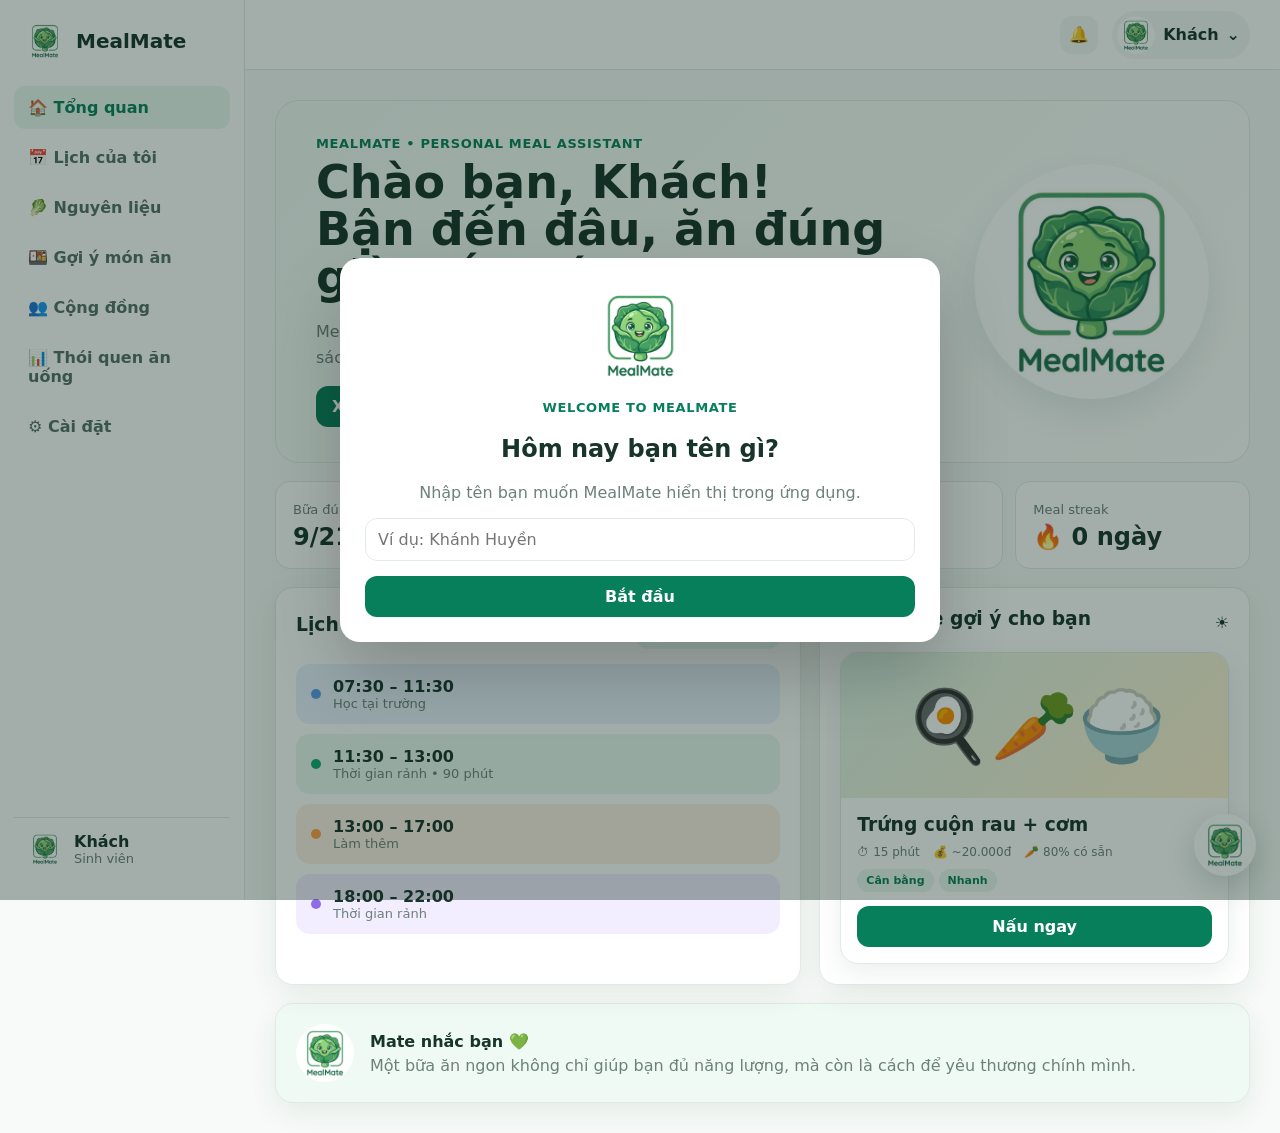
==== commit d04128b3: "Add files via upload" ====
--- a/index.html
+++ b/index.html
@@ -1,17 +1,138 @@
 <!DOCTYPE html>
 <html lang="vi">
 <head>
-  <meta charset="UTF-8" />
-  <meta name="viewport" content="width=device-width, initial-scale=1.0" />
-  <meta name="theme-color" content="#0a6b3c" />
-  <title>MealMate — Dinh dưỡng sinh viên</title>
-  <link rel="preconnect" href="https://fonts.googleapis.com">
-  <link rel="preconnect" href="https://fonts.gstatic.com" crossorigin>
-  <link href="https://fonts.googleapis.com/css2?family=Be+Vietnam+Pro:wght@400;500;600;700;800&display=swap" rel="stylesheet">
-  <link rel="stylesheet" href="style.css" />
+<meta charset="UTF-8"><meta name="viewport" content="width=device-width,initial-scale=1.0">
+<title>MealMate — Bận đến đâu, ăn đúng giờ đến đó</title>
+<style>
+:root{--green:#087f5b;--green2:#10a873;--mint:#e9f8f1;--bg:#f7faf8;--text:#17352b;--muted:#6d817a;--border:#e1ebe6;--white:#fff;--orange:#ff9f43;--red:#ef6b67;--blue:#eaf3ff;--purple:#f2edff;--shadow:0 10px 28px rgba(20,70,55,.08)}
+*{box-sizing:border-box}body{margin:0;font-family:Inter,ui-sans-serif,system-ui,-apple-system,"Segoe UI",Roboto,Arial,sans-serif;background:var(--bg);color:var(--text)}button,input,select,textarea{font:inherit}button{cursor:pointer}.app{min-height:100vh;display:flex}.sidebar{width:245px;background:#fff;border-right:1px solid var(--border);padding:20px 14px;position:fixed;inset:0 auto 0 0;z-index:10}.brand{display:flex;align-items:center;gap:10px;font-weight:800;font-size:20px;padding:0 10px 24px}.brand-icon{width:42px;height:42px;border-radius:12px;overflow:hidden;background:var(--mint)}.brand-icon img{width:100%;height:100%;object-fit:cover}.nav{display:grid;gap:7px}.nav button{border:0;background:transparent;text-align:left;padding:12px 14px;border-radius:12px;color:#557068;font-weight:650}.nav button:hover,.nav button.active{background:var(--mint);color:var(--green)}.sidebar-bottom{position:absolute;bottom:20px;left:14px;right:14px}.mini-user{display:flex;gap:10px;align-items:center;padding:12px;border-top:1px solid var(--border);cursor:pointer}.avatar{width:38px;height:38px;border-radius:50%;overflow:hidden;background:var(--mint);flex:0 0 auto}.avatar img{width:100%;height:100%;object-fit:cover}.main{margin-left:245px;width:calc(100% - 245px)}.topbar{height:70px;background:#fff;border-bottom:1px solid var(--border);display:flex;align-items:center;justify-content:flex-end;padding:0 30px;gap:14px;position:sticky;top:0;z-index:8}.profile-btn{border:0;background:#f4f7f5;border-radius:999px;padding:5px 10px 5px 5px;display:flex;gap:8px;align-items:center;color:var(--text);font-weight:700}.icon-btn{border:0;background:#f4f7f5;width:38px;height:38px;border-radius:12px}.page{display:none;padding:30px;max-width:1300px;margin:auto}.page.active{display:block}.eyebrow{color:var(--green);font-weight:800;font-size:13px;text-transform:uppercase;letter-spacing:.05em}.title{font-size:30px;margin:5px 0 8px}.sub{color:var(--muted);margin-top:0}.grid{display:grid;gap:18px}.grid-2{grid-template-columns:1.1fr .9fr}.grid-3{grid-template-columns:repeat(3,1fr)}.card{background:#fff;border:1px solid var(--border);border-radius:18px;padding:20px;box-shadow:var(--shadow)}.card h3{margin:0 0 8px}.hero{background:linear-gradient(135deg,#f2fbf6,#fff);border:1px solid var(--border);border-radius:24px;padding:35px 40px;display:flex;justify-content:space-between;align-items:center;overflow:hidden}.hero h1{font-size:46px;line-height:1.03;max-width:650px;margin:8px 0 18px}.hero p{color:var(--muted);max-width:650px;font-size:16px;line-height:1.6}.mascot{width:235px;height:235px;border-radius:50%;background:#e8f7ee;display:grid;place-items:center;overflow:hidden;box-shadow:0 15px 35px rgba(20,70,55,.10)}.mascot img{width:100%;height:100%;object-fit:cover}.btn{border:0;border-radius:12px;padding:11px 16px;font-weight:750}.btn-primary{background:var(--green);color:#fff}.btn-light{background:var(--mint);color:var(--green)}.btn-outline{background:#fff;border:1px solid var(--border);color:var(--text)}.stats{display:grid;grid-template-columns:repeat(4,1fr);gap:12px;margin-top:18px}.stat{background:#fff;border:1px solid var(--border);border-radius:15px;padding:17px}.stat b{display:block;font-size:24px;margin-top:5px}.muted{color:var(--muted);font-size:13px}.schedule{display:grid;gap:10px}.event{padding:13px 15px;border-radius:14px;display:flex;gap:12px;align-items:center}.event .dot{width:10px;height:10px;border-radius:50%;flex:0 0 auto}.event.blue{background:var(--blue)}.event.green{background:#e9f8f1}.event.orange{background:#fff1e6}.event.purple{background:var(--purple)}.meal{overflow:hidden;padding:0}.meal-img{height:145px;background:linear-gradient(135deg,#dff4e9,#fff1cf);display:grid;place-items:center;font-size:70px}.meal-body{padding:16px}.tag{display:inline-block;background:var(--mint);color:var(--green);padding:5px 9px;border-radius:999px;font-size:11px;font-weight:750;margin-right:5px}.meal-meta{display:flex;gap:13px;color:var(--muted);font-size:12px;margin:10px 0}.section-head{display:flex;justify-content:space-between;align-items:center;margin-bottom:15px;gap:12px}.ingredient-list{display:grid;grid-template-columns:repeat(2,1fr);gap:10px}.ingredient{border:1px solid var(--border);padding:11px;border-radius:12px;display:flex;justify-content:space-between;align-items:center;gap:8px}.ingredient.selected{background:var(--mint);border-color:#bfe9d8}.check{color:var(--green);font-weight:900}.filters{display:flex;gap:9px;flex-wrap:wrap;margin:15px 0}.filter{border:1px solid var(--border);background:#fff;border-radius:999px;padding:8px 13px}.filter.active{background:var(--green);color:#fff;border-color:var(--green)}.filter-group{background:#fff;border:1px solid var(--border);padding:10px;border-radius:16px;display:flex;align-items:center;gap:7px;flex-wrap:wrap}.filter-label{font-weight:800;font-size:13px;margin-right:2px}.recipe{display:grid;grid-template-columns:1.05fr .95fr;gap:22px}.recipe-photo{min-height:330px;border-radius:20px;background:linear-gradient(135deg,#e0f4e9,#fff1d5);display:grid;place-items:center;font-size:130px}.recipe-side ul{line-height:2;color:#536a62;padding-left:20px}.input,.textarea{width:100%;border:1px solid var(--border);border-radius:12px;padding:11px 12px;background:#fff;outline:none}.input:focus,.textarea:focus{border-color:var(--green)}.textarea{min-height:100px;resize:vertical}.form-row{display:grid;grid-template-columns:1fr 1fr;gap:12px;margin:12px 0}.toast{position:fixed;right:25px;bottom:25px;background:#17352b;color:#fff;padding:13px 17px;border-radius:12px;display:none;z-index:100}.modal{position:fixed;inset:0;background:rgba(15,40,30,.38);display:none;place-items:center;z-index:90;padding:20px}.modal.show{display:grid}.modal-box{width:min(600px,95vw);max-height:90vh;overflow:auto;background:#fff;border-radius:20px;padding:25px;box-shadow:0 30px 70px rgba(0,0,0,.2)}.close{float:right;border:0;background:#f2f5f3;border-radius:10px;width:34px;height:34px}.logo-big{width:105px;height:105px;border-radius:28px;overflow:hidden;margin:0 auto 12px}.logo-big img{width:100%;height:100%;object-fit:cover}.center{text-align:center}.login-actions{display:flex;gap:10px;margin-top:15px}.login-actions .btn{flex:1}.week-grid{display:grid;grid-template-columns:repeat(7,minmax(150px,1fr));gap:10px;overflow-x:auto;padding-bottom:8px}.day-card{min-width:150px;background:#fff;border:1px solid var(--border);border-radius:16px;padding:13px}.day-card.today{border:2px solid var(--green);box-shadow:0 8px 22px rgba(8,127,91,.10)}.day-name{font-weight:850}.day-date{font-size:12px;color:var(--muted);margin:2px 0 12px}.day-event{font-size:12px;padding:8px;border-radius:10px;margin:6px 0}.day-event.study{background:var(--blue)}.day-event.work{background:#fff1e6}.day-event.free{background:var(--mint)}.busy-pill{font-size:11px;font-weight:800;padding:5px 8px;border-radius:999px;display:inline-block;margin-top:4px}.busy-low{background:#e9f8f1;color:var(--green)}.busy-mid{background:#fff5d9;color:#a36a00}.busy-high{background:#ffe8e7;color:#b4433f}.tracking-wrap{display:grid;grid-template-columns:1.2fr .8fr;gap:18px}.habit-table{display:grid;grid-template-columns:90px repeat(7,1fr);gap:8px;align-items:center}.habit-cell{min-height:58px;border:1px solid var(--border);border-radius:11px;display:grid;place-items:center;background:#fafcfb}.habit-cell.head{min-height:42px;background:var(--mint);color:var(--green);font-weight:800}.meal-check{width:28px;height:28px;border-radius:9px;border:2px solid #cbdad4;background:#fff;display:grid;place-items:center;font-weight:900;color:#fff}.meal-check.done{background:var(--green);border-color:var(--green)}.meal-label{font-size:12px;font-weight:700}.legend{display:flex;gap:15px;flex-wrap:wrap;margin:13px 0 5px}.legend span{display:flex;align-items:center;gap:6px;font-size:12px;color:#536a62}.legend-dot{width:11px;height:11px;border-radius:50%;display:inline-block}.legend-green{background:var(--green)}.legend-gray{background:#cbdad4}.scale-chart{display:grid;grid-template-columns:32px 1fr;gap:8px;align-items:stretch}.y-axis{height:210px;display:flex;flex-direction:column;justify-content:space-between;color:var(--muted);font-size:11px;text-align:right;padding:5px 0 25px}.chart-area{height:210px;display:flex;gap:12px;align-items:flex-end;border-bottom:1px solid var(--border);padding:5px 8px 0;background:repeating-linear-gradient(to top,transparent 0,transparent 68px,#eef4f1 69px)}.bar-col{flex:1;display:flex;flex-direction:column;align-items:center;justify-content:flex-end;height:100%;gap:5px}.stack{width:30px;display:flex;flex-direction:column-reverse;gap:2px;justify-content:flex-start}.seg{height:58px;border-radius:6px;background:#cbdad4}.seg.done{background:var(--green)}.bar-day{font-size:11px;color:var(--muted)}.streak{background:linear-gradient(135deg,#effbf5,#fff);border:1px solid #ccebdd}.streak-num{font-size:48px;font-weight:900;margin:8px 0}.community-grid{display:grid;grid-template-columns:repeat(3,1fr);gap:16px}.post{background:#fff;border:1px solid var(--border);border-radius:18px;overflow:hidden;box-shadow:var(--shadow)}.post-media{height:190px;background:linear-gradient(135deg,#dff4e9,#fff1cf);display:grid;place-items:center;font-size:75px;position:relative}.reel-badge{position:absolute;left:12px;top:12px;background:rgba(23,53,43,.85);color:#fff;border-radius:999px;padding:5px 8px;font-size:11px}.post-body{padding:15px}.post-user{display:flex;align-items:center;gap:8px}.small-avatar{width:30px;height:30px;border-radius:50%;overflow:hidden;background:var(--mint)}.small-avatar img{width:100%;height:100%;object-fit:cover}.partner-row{display:flex;gap:8px;flex-wrap:wrap;margin-top:12px}.partner{border:0;border-radius:10px;padding:8px 10px;font-weight:800;font-size:12px}.grab{background:#dff7e9;color:#087f5b}.shopee{background:#fff0e7;color:#e25a13}.gsm{background:#eaf3ff;color:#2466a8}.chatbot{position:fixed;right:24px;bottom:24px;z-index:70}.chatbot-fab{width:62px;height:62px;border-radius:50%;border:4px solid #fff;background:var(--mint);box-shadow:0 10px 30px rgba(20,70,55,.2);overflow:hidden;padding:0}.chatbot-fab img{width:100%;height:100%;object-fit:cover}.chatbox{position:absolute;right:0;bottom:74px;width:330px;background:#fff;border:1px solid var(--border);border-radius:18px;box-shadow:0 20px 55px rgba(0,0,0,.18);display:none;overflow:hidden}.chatbox.show{display:block}.chat-head{background:var(--green);color:#fff;padding:13px 15px;display:flex;align-items:center;gap:9px}.chat-head .small-avatar{background:#fff}.chat-body{height:260px;overflow:auto;padding:13px;background:#f8fbf9}.msg{max-width:85%;padding:9px 11px;border-radius:13px;margin:7px 0;font-size:13px;line-height:1.4}.msg.bot{background:#fff;border:1px solid var(--border)}.msg.user{background:var(--green);color:#fff;margin-left:auto}.chat-input{display:flex;gap:7px;padding:10px;border-top:1px solid var(--border)}.chat-input input{flex:1}.profile-grid{display:grid;grid-template-columns:1fr 1fr;gap:18px}.price{border:2px solid var(--green);background:#f1fbf6}.price-num{font-size:34px;font-weight:850}.custom-row{display:flex;gap:8px;margin-top:10px}.custom-row .input{flex:1}.post-create{display:grid;grid-template-columns:1fr 1fr;gap:12px}.empty-note{padding:18px;background:#f8fbf9;border:1px dashed #cbdad4;border-radius:14px;color:var(--muted)}
+@media(max-width:1100px){.week-grid{grid-template-columns:repeat(7,160px)}.community-grid{grid-template-columns:1fr 1fr}.tracking-wrap{grid-template-columns:1fr}}
+@media(max-width:900px){.sidebar{width:76px}.brand span,.nav button span,.sidebar-bottom{display:none}.nav button{text-align:center}.main{margin-left:76px;width:calc(100% - 76px)}.grid-2,.recipe,.profile-grid{grid-template-columns:1fr}.grid-3{grid-template-columns:1fr 1fr}.stats{grid-template-columns:1fr 1fr}.hero{padding:28px}.hero h1{font-size:36px}.mascot{width:170px;height:170px}.community-grid{grid-template-columns:1fr 1fr}}
+@media(max-width:600px){.page{padding:18px}.grid-3,.community-grid{grid-template-columns:1fr}.hero{display:block}.hero h1{font-size:32px}.mascot{margin:20px auto 0}.topbar{padding:0 15px}.ingredient-list{grid-template-columns:1fr}.form-row,.post-create{grid-template-columns:1fr}.chatbox{width:min(330px,calc(100vw - 30px));right:-5px}.chatbot{right:15px;bottom:15px}}
+</style>
 </head>
 <body>
-  <div id="app"></div>
-  <script src="script.js"></script>
-</body>
-</html>
+<div class="app">
+<aside class="sidebar">
+  <div class="brand"><div class="brand-icon"><img src="mealmate-logo.png" alt="MealMate"></div><span>MealMate</span></div>
+  <nav class="nav">
+    <button class="active" data-page="dashboard">🏠 <span>Tổng quan</span></button>
+    <button data-page="schedule">📅 <span>Lịch của tôi</span></button>
+    <button data-page="ingredients">🥬 <span>Nguyên liệu</span></button>
+    <button data-page="suggestions">🍱 <span>Gợi ý món ăn</span></button>
+    <button data-page="community">👥 <span>Cộng đồng</span></button>
+    <button data-page="tracking">📊 <span>Thói quen ăn uống</span></button>
+    <button data-page="settings">⚙️ <span>Cài đặt</span></button>
+  </nav>
+  <div class="sidebar-bottom"><div class="mini-user" onclick="openProfile()"><div class="avatar"><img src="mealmate-logo.png" alt="Avatar"></div><div><b id="sideName">Khách</b><div class="muted">Sinh viên</div></div></div></div>
+</aside>
+<main class="main">
+<header class="topbar"><button class="icon-btn" onclick="showToast('Bạn không có thông báo mới 🔔')">🔔</button><button class="profile-btn" onclick="openProfile()"><div class="avatar"><img src="mealmate-logo.png" alt="Avatar"></div><span id="topName">Khách</span>⌄</button></header>
+
+<section id="dashboard" class="page active">
+  <div class="hero"><div><div class="eyebrow">MealMate • Personal Meal Assistant</div><h1>Chào bạn, <span data-user-name>Khách</span>!<br>Bận đến đâu, ăn đúng giờ đến đó.</h1><p>MealMate kết nối lịch học, lịch làm thêm, thời gian rảnh, nguyên liệu và ngân sách để tìm cho bạn bữa ăn phù hợp nhất hôm nay.</p><button class="btn btn-primary" onclick="go('suggestions')">Xem gợi ý hôm nay →</button></div><div class="mascot"><img src="mealmate-logo.png" alt="Linh vật MealMate"></div></div>
+  <div class="stats"><div class="stat"><span class="muted">Bữa đúng giờ</span><b id="dashOnTime">0/21</b></div><div class="stat"><span class="muted">Bữa đã hoàn thành</span><b id="dashDone">0/21</b></div><div class="stat"><span class="muted">Chi phí TB/bữa</span><b>21.5k</b></div><div class="stat"><span class="muted">Meal streak</span><b id="dashStreak">🔥 0 ngày</b></div></div>
+  <div class="grid grid-2" style="margin-top:18px"><div class="card"><div class="section-head"><h3>Lịch hôm nay</h3><button class="btn btn-light" onclick="go('schedule')">Xem cả tuần</button></div><div class="schedule"><div class="event blue"><span class="dot" style="background:#5c9ded"></span><div><b>07:30 – 11:30</b><div class="muted">Học tại trường</div></div></div><div class="event green"><span class="dot" style="background:#10a873"></span><div><b>11:30 – 13:00</b><div class="muted">Thời gian rảnh • 90 phút</div></div></div><div class="event orange"><span class="dot" style="background:#ff9f43"></span><div><b>13:00 – 17:00</b><div class="muted">Làm thêm</div></div></div><div class="event purple"><span class="dot" style="background:#8e6ce7"></span><div><b>18:00 – 22:00</b><div class="muted">Thời gian rảnh</div></div></div></div></div>
+  <div class="card"><div class="section-head"><h3>MealMate gợi ý cho bạn</h3><span>☀️</span></div><div class="meal card"><div class="meal-img">🍳🥕🍚</div><div class="meal-body"><h3>Trứng cuộn rau + cơm</h3><div class="meal-meta"><span>⏱ 15 phút</span><span>💰 ~20.000đ</span><span>🥕 80% có sẵn</span></div><span class="tag">Cân bằng</span><span class="tag">Nhanh</span><button class="btn btn-primary" style="width:100%;margin-top:14px" onclick="openRecipe('Trứng cuộn rau + cơm')">Nấu ngay</button></div></div></div></div>
+  <div class="card" style="margin-top:18px;background:#f0faf5"><div style="display:flex;gap:16px;align-items:center"><div class="avatar" style="width:58px;height:58px"><img src="mealmate-logo.png" alt="Mate"></div><div><b>Mate nhắc bạn 💚</b><p class="sub" style="margin:5px 0 0">Một bữa ăn ngon không chỉ giúp bạn đủ năng lượng, mà còn là cách để yêu thương chính mình.</p></div></div></div>
+</section>
+
+<section id="schedule" class="page"><div class="eyebrow">My Schedule</div><h1 class="title">Lịch của tôi</h1><p class="sub">Xem trực quan lịch học, làm thêm và thời gian rảnh từ Thứ 2 đến Chủ nhật.</p><div class="card"><div class="section-head"><h3>Lịch tuần này</h3><button class="btn btn-primary" onclick="addEvent()">+ Thêm lịch</button></div><div id="weekSchedule" class="week-grid"></div></div><div class="card" style="margin-top:18px"><h3>MealMate đọc lịch như thế nào?</h3><p class="sub">Ngày càng bận, hệ thống càng ưu tiên món ít thời gian chuẩn bị. Bạn có thể thay đổi lịch mẫu này trong phiên bản phát triển tiếp theo.</p><div class="legend"><span><i class="legend-dot" style="background:#5c9ded"></i>Học</span><span><i class="legend-dot" style="background:#ff9f43"></i>Làm thêm</span><span><i class="legend-dot" style="background:#10a873"></i>Rảnh</span></div></div></section>
+
+<section id="ingredients" class="page"><div class="eyebrow">My Ingredients</div><h1 class="title">Nguyên liệu của tôi</h1><p class="sub">Tích chọn nguyên liệu đang có trong phòng trọ hoặc tự gõ nguyên liệu mới.</p><div class="grid grid-2"><div class="card"><input id="ingredientSearch" class="input" placeholder="🔎 Tìm nguyên liệu..." oninput="renderIngredients()"><div id="ingredientCategories"></div><div class="custom-row"><input id="customIngredient" class="input" placeholder="Ví dụ: cá ngừ, nấm kim châm..."><button class="btn btn-primary" onclick="addCustomIngredient()">＋ Thêm</button></div><button class="btn btn-primary" style="margin-top:15px" onclick="saveIngredients()">Lưu nguyên liệu</button></div><div class="card"><div class="section-head"><div><h3>Nguyên liệu hiện có</h3><p class="sub" style="margin-bottom:0"><span id="selectedCount">0</span> loại</p></div><span>🧺</span></div><div id="selectedList"></div><button class="btn btn-light" style="margin-top:10px;width:100%" onclick="go('suggestions')">Tìm món từ nguyên liệu này →</button></div></div></section>
+
+<section id="suggestions" class="page"><div class="eyebrow">Personalized for you</div><h1 class="title">Gợi ý món ăn</h1><p class="sub">Lọc riêng theo <b>thời gian</b> và <b>mức giá</b>, sau đó chọn món phù hợp với nguyên liệu của bạn.</p><div class="filters"><div class="filter-group"><span class="filter-label">⏱ Thời gian</span><button class="filter active" data-time="all" onclick="setSuggestionFilter(this,'time')">Tất cả</button><button class="filter" data-time="10" onclick="setSuggestionFilter(this,'time')">≤ 10 phút</button><button class="filter" data-time="20" onclick="setSuggestionFilter(this,'time')">≤ 20 phút</button><button class="filter" data-time="30" onclick="setSuggestionFilter(this,'time')">≤ 30 phút</button></div><div class="filter-group"><span class="filter-label">💰 Mức giá</span><button class="filter active" data-price="all" onclick="setSuggestionFilter(this,'price')">Tất cả</button><button class="filter" data-price="20" onclick="setSuggestionFilter(this,'price')">&lt; 20k</button><button class="filter" data-price="40" onclick="setSuggestionFilter(this,'price')">20k–40k</button><button class="filter" data-price="60" onclick="setSuggestionFilter(this,'price')">&gt; 40k</button></div></div><div id="recipeGrid" class="grid grid-3"></div></section>
+
+<section id="community" class="page"><div class="eyebrow">MealMate Community</div><h1 class="title">Cộng đồng ăn ngon cùng nhau 👥</h1><p class="sub">Reel, KOL/KOC, bạn bè chia sẻ món ăn trong ngày — và bạn cũng có thể tự đăng.</p><div class="filters"><button class="filter active" onclick="filterCommunity('all',this)">🔥 Dành cho bạn</button><button class="filter" onclick="filterCommunity('reel',this)">🎬 Reels</button><button class="filter" onclick="filterCommunity('creator',this)">👩‍🍳 KOL/KOC</button><button class="filter" onclick="filterCommunity('friend',this)">👫 Bạn bè</button><button class="btn btn-light" onclick="openPostModal()">＋ Tạo Reel/Bài đăng</button></div><div id="communityGrid" class="community-grid"></div></section>
+
+<section id="tracking" class="page"><div class="eyebrow">My Eating</div><h1 class="title">Theo dõi thói quen ăn uống</h1><p class="sub">Mỗi ngày có 3 bữa. Tích đủ <b>3/3 bữa</b> để hoàn thành ngày và duy trì streak.</p><div class="stats"><div class="stat"><span class="muted">Bữa đã hoàn thành</span><b id="trackDone">0/21</b></div><div class="stat"><span class="muted">Ngày đủ 3 bữa</span><b id="fullDays">0/7</b></div><div class="stat"><span class="muted">Tỷ lệ hoàn thành</span><b id="completionRate">0%</b></div><div class="stat"><span class="muted">Streak hiện tại</span><b id="trackStreak">🔥 0 ngày</b></div></div><div class="tracking-wrap" style="margin-top:18px"><div class="card"><div class="section-head"><div><h3>Thang đo 7 ngày</h3><span class="muted" id="weekRange"></span></div><span>Thứ 2 → CN</span></div><div class="legend"><span><i class="legend-dot legend-green"></i>Đã hoàn thành</span><span><i class="legend-dot legend-gray"></i>Chưa hoàn thành</span></div><p class="muted">Cách đọc biểu đồ: mỗi cột tương ứng 1 ngày, tối đa <b>3 bữa</b>. Cột cao hơn = bạn hoàn thành nhiều bữa hơn.</p><div class="scale-chart"><div class="y-axis"><span>3</span><span>2</span><span>1</span><span>0</span></div><div id="habitChart" class="chart-area"></div></div><div class="muted" style="margin-top:8px;text-align:center">Số bữa hoàn thành trong ngày</div></div><div class="card streak"><h3>🔥 Meal Streak</h3><div class="streak-num" id="streakBig">0 ngày</div><p class="sub">Streak tăng khi bạn hoàn thành đủ 3 bữa trong ngày. Hãy duy trì đều đặn!</p><button class="btn btn-primary" onclick="goToTodayTracking()">Check-in bữa hôm nay</button></div></div><div class="card" style="margin-top:18px"><div class="section-head"><h3>Check-in 3 bữa trong tuần</h3><span class="muted">Thống kê từ Thứ 2 → Chủ nhật</span></div><div id="habitTable" class="habit-table"></div></div></section>
+
+<section id="settings" class="page"><div class="eyebrow">Profile & MealMate Plus</div><h1 class="title">Cá nhân hóa</h1><p class="sub">Tên hiển thị có thể thay đổi bất cứ lúc nào trên thiết bị này.</p><div class="profile-grid"><div class="card"><h3>Thông tin của bạn</h3><div class="form-row"><div><label class="muted">Tên hiển thị</label><input id="settingsName" class="input"></div><div><label class="muted">Ngân sách/ngày</label><input class="input" value="70.000đ"></div></div><button class="btn btn-primary" onclick="saveNameFromSettings()">Lưu tên</button><h3 style="margin-top:24px">Ưu tiên</h3><div class="filters"><button class="filter active">💰 Tiết kiệm</button><button class="filter active">⚡ Nhanh</button><button class="filter">🥗 Healthy</button><button class="filter">🍳 Dễ nấu</button></div><p class="muted">Lưu ý: đây là prototype front-end, tên được lưu bằng trình duyệt (localStorage), chưa phải tài khoản thật dùng chung nhiều thiết bị.</p></div><div class="card price"><div class="tag">MEALMATE PLUS</div><h2>Ăn uống thông minh hơn</h2><div class="price-num">19.000đ <small>/ tháng</small></div><p class="sub">Mở khóa các tính năng nâng cao.</p><ul style="line-height:2;color:#536a62"><li>Gợi ý món không giới hạn</li><li>Lên kế hoạch bữa ăn theo tuần</li><li>Danh sách mua sắm tự động</li><li>Theo dõi dinh dưỡng chi tiết</li><li>Trợ lý AI MealMate</li></ul><button class="btn btn-primary" style="width:100%" onclick="showToast('Đây là prototype — thanh toán chưa kết nối.')">Nâng cấp ngay</button></div></div><div class="card" style="margin-top:18px"><h3>🔗 Đối tác mua đồ ăn</h3><p class="sub">Khi người dùng muốn đặt món, các nút đối tác sẽ mở trang tương ứng. Liên kết hiện là link thông thường; để nhận hoa hồng cần thay bằng affiliate/tracking link chính thức sau khi có hợp tác.</p><div class="partner-row"><button class="partner grab" onclick="openPartner('https://www.grab.com/vn/en/food/')">GrabFood</button><button class="partner shopee" onclick="openPartner('https://shopeefood.vn/')">ShopeeFood</button><button class="partner gsm" onclick="openPartner('https://www.greensm.com/vn-vi/greensm-ngon')">Xanh SM Food</button></div></div></section>
+</main></div>
+
+<div class="chatbot"><div id="chatbox" class="chatbox"><div class="chat-head"><div class="small-avatar"><img src="mealmate-logo.png" alt="Mate"></div><div><b>Mate</b><div style="font-size:11px;opacity:.85">Trợ lý MealMate</div></div><button style="margin-left:auto;border:0;background:transparent;color:#fff;font-size:20px" onclick="toggleChat()">×</button></div><div id="chatBody" class="chat-body"><div class="msg bot">Chào <span data-user-name>Khách</span>! Mình là Mate 🥬 Bạn có thể hỏi mình về món nhanh, nguyên liệu hoặc bữa ăn hôm nay.</div></div><div class="chat-input"><input id="chatInput" class="input" placeholder="Hỏi Mate..." onkeydown="if(event.key==='Enter')sendChat()"><button class="btn btn-primary" onclick="sendChat()">Gửi</button></div></div><button class="chatbot-fab" onclick="toggleChat()"><img src="mealmate-logo.png" alt="Chat với Mate"></button></div>
+
+<div class="modal" id="loginModal"><div class="modal-box center"><div class="logo-big"><img src="mealmate-logo.png" alt="MealMate"></div><div class="eyebrow">WELCOME TO MEALMATE</div><h2>Hôm nay bạn tên gì?</h2><p class="sub">Nhập tên bạn muốn MealMate hiển thị trong ứng dụng.</p><input id="loginName" class="input" placeholder="Ví dụ: Khánh Huyền" maxlength="30" onkeydown="if(event.key==='Enter')saveLoginName()"><div class="login-actions"><button class="btn btn-primary" onclick="saveLoginName()">Bắt đầu</button></div></div></div>
+<div class="modal" id="profileModal"><div class="modal-box"><button class="close" onclick="closeProfile()">×</button><div class="eyebrow">PROFILE</div><h2>Thông tin hiển thị</h2><p class="sub">Bạn có thể đổi tên bất cứ lúc nào.</p><label class="muted">Tên hiển thị</label><input id="profileName" class="input" maxlength="30" style="margin-top:6px"><button class="btn btn-primary" style="margin-top:12px;width:100%" onclick="saveProfileName()">Lưu tên mới</button></div></div>
+<div class="modal" id="recipeModal"><div class="modal-box"><button class="close" onclick="closeModal()">×</button><div class="eyebrow">MEALMATE RECIPE</div><h2 id="recipeTitle"></h2><div class="recipe" style="margin-top:18px"><div id="recipeEmoji" class="recipe-photo">🍳🥕</div><div class="recipe-side"><h3>Nguyên liệu</h3><ul id="recipeIngredients"></ul><h3>Cách làm</h3><ol id="recipeSteps"></ol><div class="partner-row"><button class="partner grab" onclick="openPartner('https://www.grab.com/vn/en/food/')">Mua trên GrabFood</button><button class="partner shopee" onclick="openPartner('https://shopeefood.vn/')">Mua trên ShopeeFood</button><button class="partner gsm" onclick="openPartner('https://www.greensm.com/vn-vi/greensm-ngon')">Mua trên Xanh SM Food</button></div></div></div></div></div>
+<div class="modal" id="postModal"><div class="modal-box"><button class="close" onclick="closePostModal()">×</button><div class="eyebrow">COMMUNITY</div><h2>Tạo Reel / Bài đăng</h2><p class="sub">Prototype: nội dung sẽ được lưu trên trình duyệt này.</p><div class="post-create"><div><label class="muted">Loại</label><select id="postType" class="input" style="margin-top:6px"><option value="friend">Bài đăng bạn bè</option><option value="reel">Reel</option><option value="creator">KOL/KOC</option></select></div><div><label class="muted">Món ăn</label><input id="postDish" class="input" style="margin-top:6px" placeholder="Ví dụ: Cơm trứng kim chi"></div></div><label class="muted" style="display:block;margin-top:12px">Nội dung</label><textarea id="postText" class="textarea" placeholder="Chia sẻ món ăn hôm nay của bạn..."></textarea><button class="btn btn-primary" style="width:100%;margin-top:12px" onclick="createPost()">Đăng ngay</button></div></div>
+<div class="toast" id="toast"></div>
+<script>
+const pages=[...document.querySelectorAll('.page')];
+const DEFAULT_NAME='Khách';
+const logo='mealmate-logo.png';
+const partnerLinks={grab:'https://www.grab.com/vn/en/food/',shopee:'https://shopeefood.vn/',gsm:'https://www.greensm.com/vn-vi/greensm-ngon'};
+function getName(){return localStorage.getItem('mealMateName')||DEFAULT_NAME}
+function setName(name){name=(name||'').trim().replace(/\s+/g,' ').slice(0,30);if(!name)return false;localStorage.setItem('mealMateName',name);document.querySelectorAll('[data-user-name]').forEach(x=>x.textContent=name);document.getElementById('sideName').textContent=name;document.getElementById('topName').textContent=name;document.getElementById('settingsName').value=name;document.getElementById('profileName').value=name;return true}
+function go(id){pages.forEach(p=>p.classList.toggle('active',p.id===id));document.querySelectorAll('.nav button').forEach(b=>b.classList.toggle('active',b.dataset.page===id));window.scrollTo({top:0,behavior:'smooth'});if(id==='tracking')renderTracking();if(id==='schedule')renderWeekSchedule();if(id==='ingredients')renderIngredients();if(id==='suggestions')renderRecipes();if(id==='community')renderCommunity()}
+document.querySelectorAll('.nav button').forEach(b=>b.addEventListener('click',()=>go(b.dataset.page)));
+function showToast(msg){const t=document.getElementById('toast');t.textContent=msg;t.style.display='block';clearTimeout(window.toastTimer);window.toastTimer=setTimeout(()=>t.style.display='none',2800)}
+function openProfile(){document.getElementById('profileName').value=getName();document.getElementById('profileModal').classList.add('show')}
+function closeProfile(){document.getElementById('profileModal').classList.remove('show')}
+function saveLoginName(){const n=document.getElementById('loginName').value;if(!setName(n)){showToast('Hãy nhập tên của bạn nhé!');return}localStorage.setItem('mealMateOnboarded','1');document.getElementById('loginModal').classList.remove('show');showToast('Chào mừng '+getName()+' đến với MealMate 💚')}
+function saveProfileName(){const n=document.getElementById('profileName').value;if(setName(n)){closeProfile();showToast('Đã đổi tên hiển thị ✓')}}
+function saveNameFromSettings(){const n=document.getElementById('settingsName').value;if(setName(n))showToast('Đã lưu tên ✓')}
+function openPartner(url){window.open(url,'_blank','noopener,noreferrer')}
+function addEvent(){showToast('Prototype: bạn có thể thêm form lịch học/làm thêm ở bước phát triển tiếp theo.')}
+
+const ingredientData={
+'Protein':[['🥚','Trứng'],['🍗','Thịt gà'],['🥩','Thịt bò'],['🐟','Cá'],['🐟','Cá ngừ'],['🦐','Tôm'],['🥢','Đậu phụ'],['🥓','Xúc xích'],['🍖','Thịt heo'],['🥛','Sữa']],
+'Rau củ & trái cây':[['🥕','Cà rốt'],['🥬','Bắp cải'],['🥬','Rau muống'],['🥦','Bông cải xanh'],['🍅','Cà chua'],['🥒','Dưa chuột'],['🌽','Ngô'],['🍄','Nấm'],['🥔','Khoai tây'],['🧅','Hành tây'],['🧄','Tỏi'],['🥑','Bơ'],['🍌','Chuối'],['🍎','Táo']],
+'Tinh bột & khác':[['🍚','Gạo'],['🍜','Mì gói'],['🍝','Mì Ý'],['🥖','Bánh mì'],['🌾','Yến mạch'],['🫗','Dầu ăn'],['🧂','Muối'],['🫙','Nước mắm'],['🥫','Nước tương'],['🌶️','Tương ớt'],['🧀','Phô mai'],['🥜','Đậu phộng']]
+};
+let selectedIngredients=JSON.parse(localStorage.getItem('mealMateIngredients')||'null')||['Trứng','Thịt gà','Cà rốt','Bắp cải','Gạo','Dầu ăn'];
+let customIngredients=JSON.parse(localStorage.getItem('mealMateCustomIngredients')||'[]');
+function allIngredientItems(){const a=[];Object.values(ingredientData).forEach(cat=>cat.forEach(x=>a.push(x)));customIngredients.forEach(x=>a.push(['📝',x]));return a}
+function renderIngredients(){const q=(document.getElementById('ingredientSearch').value||'').toLowerCase();const root=document.getElementById('ingredientCategories');root.innerHTML='';Object.entries(ingredientData).forEach(([cat,items])=>{const filtered=items.filter(x=>x[1].toLowerCase().includes(q));if(!filtered.length)return;const wrap=document.createElement('div');wrap.style.marginTop='18px';wrap.innerHTML='<h3>'+cat+'</h3><div class="ingredient-list"></div>';const box=wrap.querySelector('.ingredient-list');filtered.forEach(([icon,name])=>box.appendChild(ingredientEl(icon,name)));root.appendChild(wrap)});const customs=customIngredients.filter(x=>x.toLowerCase().includes(q));if(customs.length){const wrap=document.createElement('div');wrap.style.marginTop='18px';wrap.innerHTML='<h3>Nguyên liệu tự thêm</h3><div class="ingredient-list"></div>';const box=wrap.querySelector('.ingredient-list');customs.forEach(name=>box.appendChild(ingredientEl('📝',name)));root.appendChild(wrap)};refreshSelected()}
+function ingredientEl(icon,name){const d=document.createElement('div');d.className='ingredient '+(selectedIngredients.includes(name)?'selected':'');d.dataset.name=name;d.innerHTML=icon+' '+name+' <span class="check">'+(selectedIngredients.includes(name)?'✓':'')+'</span>';d.onclick=()=>{const i=selectedIngredients.indexOf(name);if(i>=0)selectedIngredients.splice(i,1);else selectedIngredients.push(name);localStorage.setItem('mealMateIngredients',JSON.stringify(selectedIngredients));renderIngredients()};return d}
+function addCustomIngredient(){const input=document.getElementById('customIngredient');const name=input.value.trim().replace(/\s+/g,' ');if(!name)return; if(!customIngredients.includes(name))customIngredients.push(name);if(!selectedIngredients.includes(name))selectedIngredients.push(name);localStorage.setItem('mealMateCustomIngredients',JSON.stringify(customIngredients));localStorage.setItem('mealMateIngredients',JSON.stringify(selectedIngredients));input.value='';renderIngredients();showToast('Đã thêm '+name+' vào nguyên liệu ✓')}
+function refreshSelected(){const box=document.getElementById('selectedList');box.innerHTML='';document.getElementById('selectedCount').textContent=selectedIngredients.length;if(!selectedIngredients.length){box.innerHTML='<div class="empty-note">Bạn chưa chọn nguyên liệu nào.</div>';return}selectedIngredients.forEach(name=>{const d=document.createElement('div');d.className='ingredient';d.innerHTML='🧺 '+name+'<span class="check">✓</span>';box.appendChild(d)})}
+function saveIngredients(){localStorage.setItem('mealMateIngredients',JSON.stringify(selectedIngredients));showToast('Đã cập nhật nguyên liệu ✓')}
+
+const recipes=[
+['Cơm gà xào rau củ',20,25,'🍗🥕🍚',['Thịt gà','Cà rốt','Bắp cải','Gạo'],'Healthy'],['Trứng cuộn rau + cơm',15,20,'🍳🥕🍚',['Trứng','Cà rốt','Gạo'],'Cân bằng'],['Canh trứng cà chua + cơm',10,12,'🥚🍅🍚',['Trứng','Cà chua','Gạo'],'Nhanh'],['Mì trứng rau cải',10,15,'🍜🥬🥚',['Mì gói','Trứng','Rau muống'],'Siêu nhanh'],['Cơm rang trứng',12,15,'🍳🍚',['Trứng','Gạo','Hành tây'],'Tiết kiệm'],['Đậu phụ sốt cà chua',20,18,'🥢🍅',['Đậu phụ','Cà chua','Gạo'],'Healthy'],['Bún trộn gà rau củ',25,30,'🍜🥗🍗',['Thịt gà','Dưa chuột','Cà rốt'],'Đủ rau'],['Sandwich trứng rau',8,18,'🥪🥚🥬',['Bánh mì','Trứng','Dưa chuột'],'Ăn sáng'],['Cháo trứng thịt bằm',30,28,'🍲🥚🍖',['Trứng','Thịt heo','Gạo'],'Ấm bụng'],['Mì Ý sốt bò cà chua',30,45,'🍝🥩🍅',['Thịt bò','Mì Ý','Cà chua'],'No lâu'],['Cơm cá ngừ sốt tương',15,32,'🐟🍚',['Cá ngừ','Gạo','Nước tương'],'Giàu đạm'],['Tôm xào bông cải',20,42,'🦐🥦',['Tôm','Bông cải xanh','Cà rốt'],'Healthy'],['Khoai tây trứng áp chảo',18,22,'🥔🍳',['Khoai tây','Trứng'],'Dễ nấu'],['Yến mạch chuối sữa',5,16,'🥣🍌🥛',['Yến mạch','Chuối','Sữa'],'Bữa sáng'],['Cơm thịt heo hành tây',25,35,'🍖🧅🍚',['Thịt heo','Hành tây','Gạo'],'Đậm vị'],['Bánh mì cá ngừ trứng',10,30,'🥪🐟🥚',['Bánh mì','Cá ngừ','Trứng'],'Nhanh'],['Salad gà bơ',15,38,'🥗🍗🥑',['Thịt gà','Bơ','Dưa chuột'],'Healthy'],['Đậu phụ xào nấm',15,22,'🥢🍄',['Đậu phụ','Nấm','Hành tây'],'Tiết kiệm']
+];
+let suggestionFilter={time:'all',price:'all'};
+function setSuggestionFilter(el,type){el.parentElement.querySelectorAll('.filter').forEach(x=>x.classList.remove('active'));el.classList.add('active');suggestionFilter[type]=el.dataset[type];renderRecipes()}
+function recipeMatch(r){const time=+r[1],price=+r[2];let ok=true;if(suggestionFilter.time!=='all')ok=time<=+suggestionFilter.time;if(suggestionFilter.price!=='all'){const p=+suggestionFilter.price;if(p===20)ok=ok&&price<20;else if(p===40)ok=ok&&price>=20&&price<=40;else if(p===60)ok=ok&&price>40}return ok}
+function renderRecipes(){const grid=document.getElementById('recipeGrid');grid.innerHTML='';const list=recipes.filter(recipeMatch);if(!list.length){grid.innerHTML='<div class="empty-note" style="grid-column:1/-1">Không có món phù hợp với bộ lọc này. Hãy thử nới thời gian hoặc mức giá.</div>';return}list.forEach(r=>{const d=document.createElement('div');d.className='meal card';d.innerHTML='<div class="meal-img">'+r[3]+'</div><div class="meal-body"><h3>'+r[0]+'</h3><div class="meal-meta"><span>⏱ '+r[1]+' phút</span><span>💰 '+r[2]+'.000đ</span></div><span class="tag">'+r[6]+'</span><span class="tag">'+(selectedIngredients.filter(x=>r[4].includes(x)).length)+' nguyên liệu có sẵn</span><button class="btn btn-primary" style="width:100%;margin-top:14px" onclick="openRecipe(\''+r[0].replace(/'/g,"\\'")+'\')">Xem chi tiết</button></div></div>';grid.appendChild(d)})}
+function openRecipe(name){const r=recipes.find(x=>x[0]===name)||recipes[0];document.getElementById('recipeTitle').textContent=r[0];document.getElementById('recipeEmoji').textContent=r[3];document.getElementById('recipeIngredients').innerHTML=r[4].map(x=>'<li>'+x+'</li>').join('');document.getElementById('recipeSteps').innerHTML=['Sơ chế và chuẩn bị nguyên liệu.','Làm nóng chảo/nồi và cho nguyên liệu cần nấu vào.','Nêm gia vị vừa ăn, đảo/nấu đến khi chín.','Bày ra đĩa và thưởng thức.'].map(x=>'<li>'+x+'</li>').join('');document.getElementById('recipeModal').classList.add('show')}
+function closeModal(){document.getElementById('recipeModal').classList.remove('show')}
+
+function monday(d){const x=new Date(d);const day=(x.getDay()+6)%7;x.setDate(x.getDate()-day);x.setHours(0,0,0,0);return x}
+function fmt(d){return String(d.getDate()).padStart(2,'0')+'/'+String(d.getMonth()+1).padStart(2,'0')}
+function dayName(i){return ['T2','T3','T4','T5','T6','T7','CN'][i]}
+function renderWeekSchedule(){const root=document.getElementById('weekSchedule');root.innerHTML='';const start=monday(new Date());const patterns=[['07:30–11:30','Học tại trường','study'],['13:00–17:00','Làm thêm','work'],['18:00–22:00','Thời gian rảnh','free']];for(let i=0;i<7;i++){const d=new Date(start);d.setDate(start.getDate()+i);const busy=i===0||i===2||i===4?'Cao':i===1||i===3?'Vừa':'Nhẹ';const c=document.createElement('div');c.className='day-card'+(d.toDateString()===new Date().toDateString()?' today':'');c.innerHTML='<div class="day-name">'+dayName(i)+'</div><div class="day-date">'+fmt(d)+'</div>'+patterns.map(p=>'<div class="day-event '+p[2]+'"><b>'+p[0]+'</b><br>'+p[1]+'</div>').join('')+'<span class="busy-pill '+(busy==='Cao'?'busy-high':busy==='Vừa'?'busy-mid':'busy-low')+'">Lịch bận: '+busy+'</span>';root.appendChild(c)}}
+
+const communitySeed=[
+{type:'reel',user:'Mai Foodie',role:'KOC',emoji:'🍜',title:'Mì trứng 10 phút cho ngày chạy deadline',text:'Không có thời gian vẫn có thể ăn nóng và đủ năng lượng.',likes:128},
+{type:'creator',user:'Bếp Nhà An',role:'KOL',emoji:'🍗🥗',title:'Cơm gà rau củ cho sinh viên',text:'Cách chia phần rau – đạm – tinh bột đơn giản.',likes:356},
+{type:'friend',user:'Linh • FTU',role:'Bạn bè',emoji:'🍳🍚',title:'Bữa trưa hôm nay của mình',text:'Trứng cuộn rau + cơm, 15 phút là xong!',likes:24},
+{type:'reel',user:'Ăn Gì Hôm Nay',role:'KOC',emoji:'🥪',title:'3 bữa sáng dưới 20k',text:'Gợi ý nhanh cho sinh viên thuê trọ.',likes:219},
+{type:'creator',user:'Healthy With Vy',role:'KOL',emoji:'🥑🥗',title:'Salad gà bơ dễ làm',text:'Một lựa chọn nhẹ nhàng cho buổi tối.',likes:442},
+{type:'friend',user:'Minh • NEU',role:'Bạn bè',emoji:'🍲',title:'Cháo trứng lúc 11 giờ đêm',text:'Deadline xong mới nhớ ra mình chưa ăn tối 😭',likes:18}
+];
+let userPosts=JSON.parse(localStorage.getItem('mealMatePosts')||'[]');let communityFilter='all';
+function filterCommunity(type,el){communityFilter=type;el.parentElement.querySelectorAll('.filter').forEach(x=>x.classList.remove('active'));el.classList.add('active');renderCommunity()}
+function renderCommunity(){const root=document.getElementById('communityGrid');root.innerHTML='';const all=[...userPosts,...communitySeed];const list=communityFilter==='all'?all:all.filter(x=>x.type===communityFilter);list.forEach(p=>{const d=document.createElement('article');d.className='post';d.innerHTML='<div class="post-media">'+p.emoji+'<span class="reel-badge">'+(p.type==='reel'?'🎬 Reel':p.role)+'</span></div><div class="post-body"><div class="post-user"><div class="small-avatar"><img src="'+logo+'" alt="avatar"></div><div><b>'+p.user+'</b><div class="muted">'+p.role+'</div></div></div><h3 style="margin-top:12px">'+p.title+'</h3><p class="sub">'+p.text+'</p><div style="font-size:12px;color:var(--muted)">♡ '+p.likes+' lượt thích</div><div class="partner-row"><button class="partner grab" onclick="openPartner(partnerLinks.grab)">GrabFood</button><button class="partner shopee" onclick="openPartner(partnerLinks.shopee)">ShopeeFood</button><button class="partner gsm" onclick="openPartner(partnerLinks.gsm)">Xanh SM Food</button></div></div>';root.appendChild(d)})}
+function openPostModal(){document.getElementById('postModal').classList.add('show')}
+function closePostModal(){document.getElementById('postModal').classList.remove('show')}
+function createPost(){const type=document.getElementById('postType').value,dish=document.getElementById('postDish').value.trim(),text=document.getElementById('postText').value.trim();if(!dish||!text){showToast('Hãy nhập món ăn và nội dung nhé!');return}const p={type,user:getName(),role:type==='creator'?'KOL/KOC':type==='reel'?'Bạn':'Bạn bè',emoji:type==='reel'?'🎬':'🍽️',title:dish,text,likes:0};userPosts.unshift(p);localStorage.setItem('mealMatePosts',JSON.stringify(userPosts));closePostModal();document.getElementById('postDish').value='';document.getElementById('postText').value='';renderCommunity();showToast('Đã đăng bài lên cộng đồng ✓')}
+
+function weekKey(){const s=monday(new Date());return s.toISOString().slice(0,10)}
+function getHabit(){const key='mealMateHabit_'+weekKey();let data=JSON.parse(localStorage.getItem(key)||'null');if(!data){data=Array.from({length:7},(_,i)=>[i<2,i<2,i<2]);data[2]=[true,true,false];data[3]=[true,false,false];localStorage.setItem(key,JSON.stringify(data))}return data}
+function saveHabit(data){localStorage.setItem('mealMateHabit_'+weekKey(),JSON.stringify(data))}
+function currentStreak(data){let today=(new Date().getDay()+6)%7;let s=0;for(let i=today;i>=0;i--){if(data[i].every(Boolean))s++;else break}return s}
+function renderTracking(){const data=getHabit();const done=data.flat().filter(Boolean).length;const full=data.filter(x=>x.every(Boolean)).length;document.getElementById('trackDone').textContent=done+'/21';document.getElementById('fullDays').textContent=full+'/7';document.getElementById('completionRate').textContent=Math.round(done/21*100)+'%';const streak=currentStreak(data);document.getElementById('trackStreak').textContent='🔥 '+streak+' ngày';document.getElementById('streakBig').textContent=streak+' ngày';const start=monday(new Date()),end=new Date(start);end.setDate(start.getDate()+6);document.getElementById('weekRange').textContent=fmt(start)+' – '+fmt(end);const chart=document.getElementById('habitChart');chart.innerHTML='';for(let i=0;i<7;i++){const col=document.createElement('div');col.className='bar-col';const stack=document.createElement('div');stack.className='stack';for(let m=0;m<3;m++){const seg=document.createElement('div');seg.className='seg '+(data[i][m]?'done':'');seg.title=['Bữa sáng','Bữa trưa','Bữa tối'][m]+(data[i][m]?' • đã hoàn thành':' • chưa hoàn thành');stack.appendChild(seg)}col.appendChild(stack);col.insertAdjacentHTML('beforeend','div class="bar-day">'+dayName(i)+'</div>');chart.appendChild(col)}const table=document.getElementById('habitTable');table.innerHTML='<div></div>'+Array.from({length:7},(_,i)=>'<div class="habit-cell head">'+dayName(i)+'</div>').join('');['🌅 Sáng','☀️ Trưa','🌙 Tối'].forEach((label,m)=>{table.insertAdjacentHTML('beforeend','<div class="meal-label">'+label+'</div>');for(let i=0;i<7;i++){const d=document.createElement('div');d.className='habit-cell';const b=document.createElement('button');b.className='meal-check '+(data[i][m]?'done':'');b.textContent=data[i][m]?'✓':'';b.title='Tích để ghi nhận '+label+' '+dayName(i);b.onclick=()=>toggleHabit(i,m);d.appendChild(b);table.appendChild(d)}});updateDashboardStats(data)}
+function toggleHabit(day,meal){const data=getHabit();data[day][meal]=!data[day][meal];saveHabit(data);renderTracking();showToast(data[day][meal]?'Đã check-in bữa ăn ✓':'Đã bỏ check-in')}
+function updateDashboardStats(data){const done=data.flat().filter(Boolean).length;document.getElementById('dashDone').textContent=done+'/21';document.getElementById('dashOnTime').textContent=done+'/21';document.getElementById('dashStreak').textContent='🔥 '+currentStreak(data)+' ngày'}
+function goToTodayTracking(){go('tracking');setTimeout(()=>{document.getElementById('habitTable').scrollIntoView({behavior:'smooth',block:'center'})},100)}
+
+function toggleChat(){document.getElementById('chatbox').classList.toggle('show');if(document.getElementById('chatbox').classList.contains('show'))document.getElementById('chatInput').focus()}
+function sendChat(){const input=document.getElementById('chatInput'),q=input.value.trim();if(!q)return;const body=document.getElementById('chatBody');body.insertAdjacentHTML('beforeend','<div class="msg user">'+escapeHtml(q)+'</div>');let a='Mình gợi ý bạn xem mục “Gợi ý món ăn” để lọc theo thời gian và mức giá nhé 🍱';const l=q.toLowerCase();if(l.includes('món')||l.includes('ăn'))a='Nếu hôm nay bận, hãy thử các món ≤ 20 phút như trứng cuộn rau, mì trứng rau cải hoặc cơm rang trứng. Bạn có thể lọc ngay ở “Gợi ý món ăn”.';else if(l.includes('nguyên liệu'))a='Bạn có thể vào “Nguyên liệu”, tích các nguyên liệu đang có hoặc tự gõ nguyên liệu mới. Mình sẽ dùng chúng để hiển thị mức độ phù hợp của món.';else if(l.includes('streak'))a='Streak tăng khi bạn hoàn thành đủ 3 bữa trong một ngày. Vào “Thói quen ăn uống” để check-in nhé 🔥';setTimeout(()=>{body.insertAdjacentHTML('beforeend','<div class="msg bot">'+a+'</div>');body.scrollTop=body.scrollHeight},250);input.value='';body.scrollTop=body.scrollHeight}
+function escapeHtml(s){return s.replace(/[&<>'"]/g,c=>({'&':'&amp;','<':'&lt;','>':'&gt;',"'":'&#39;','"':'&quot;'}[c]))}
+
+window.addEventListener('click',e=>{if(e.target===document.getElementById('recipeModal'))closeModal();if(e.target===document.getElementById('profileModal'))closeProfile();if(e.target===document.getElementById('postModal'))closePostModal()});
+window.addEventListener('DOMContentLoaded',()=>{setName(getName());document.getElementById('settingsName').value=getName();document.getElementById('profileName').value=getName();renderIngredients();renderRecipes();renderWeekSchedule();renderCommunity();renderTracking();if(!localStorage.getItem('mealMateOnboarded')){document.getElementById('loginName').value='';document.getElementById('loginModal').classList.add('show')}});
+</script>
+</body></html>
